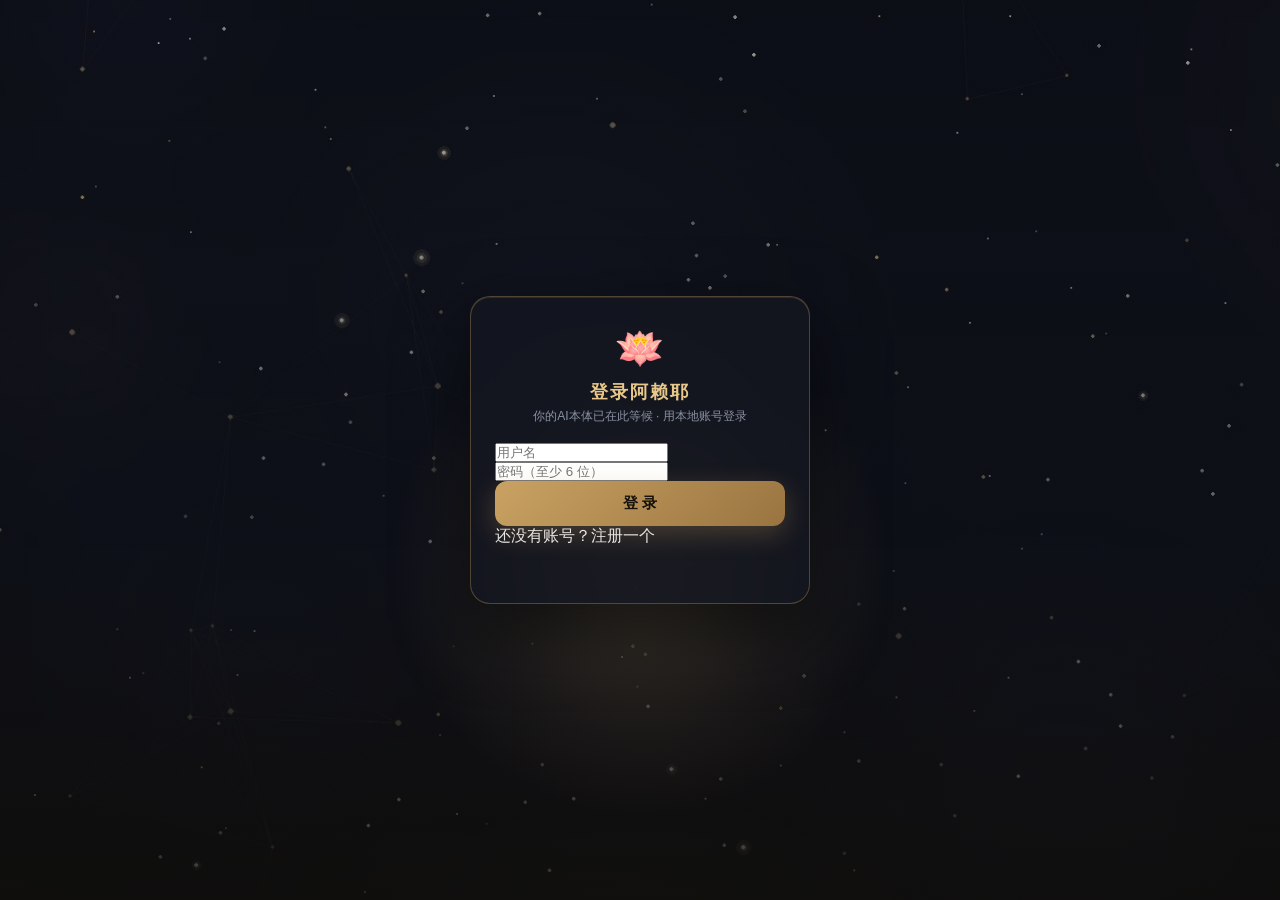
==== public/index.html @ fe3cb003 "feat: 一把 Key 跑通全链路，彻底去掉逐厂商配置 - settings 六段（llm/vision/asr/tts/embedding/speaker）合并为 gateway:{base_ur" ====
<!DOCTYPE html>
<html lang="zh-CN">
<head>
<meta charset="UTF-8">
<meta name="viewport" content="width=device-width, initial-scale=1.0, maximum-scale=1.0, user-scalable=no">
<title>阿赖耶 v2 · 记忆引擎控制台</title>
<style>
  * { margin:0; padding:0; box-sizing:border-box; -webkit-tap-highlight-color:transparent; }
  html,body { height:100%; }
  body { font-family:-apple-system,"PingFang SC","Microsoft YaHei",sans-serif;
         background:#0d0f14; color:#e8e6e3; display:flex; flex-direction:column; overflow:hidden; }
  header { padding:10px 16px 0; flex:none; }
  .hdrow { display:flex; align-items:center; gap:8px; }
  header h1 { font-size:17px; font-weight:600; letter-spacing:1px; flex:1; }
  header h1 span { color:#b8925a; }
  .aibadge { flex:none; font-size:12px; color:#e8c88a; background:#2b2416; border:1px solid rgba(184,146,90,.35);
             padding:4px 10px; border-radius:13px; max-width:110px; overflow:hidden; text-overflow:ellipsis; white-space:nowrap; }
  .hicon { flex:none; width:34px; height:34px; border-radius:50%; background:#1a1d25; border:1px solid #2a2e3a;
           display:flex; align-items:center; justify-content:center; font-size:16px; cursor:pointer; }
  .hicon:active { transform:scale(.92); }
  /* ── 三栏主结构：左（对话）· 中（习气网络 3D）· 右（记忆/我识/熏习） ── */
  #cols { flex:1; min-height:0; display:grid; grid-template-columns:392px minmax(0,1fr) 392px; gap:10px;
          padding:10px 14px 14px; }
  .col { min-width:0; min-height:0; display:flex; flex-direction:column;
         background:#101319; border:1px solid #1e2330; border-radius:14px; overflow:hidden; }
  .colhd { flex:none; display:flex; align-items:center; gap:8px; padding:9px 12px;
           border-bottom:1px solid #1c202b; }
  .colhd h2 { font-size:13px; font-weight:600; color:#b8925a; letter-spacing:.5px; }
  .colhd .sub { font-size:11px; color:#5d6472; margin-left:auto; }
  .colbody { flex:1; min-height:0; overflow-y:auto; padding:10px 12px 14px; }
  .colbody::-webkit-scrollbar { width:6px; }
  .colbody::-webkit-scrollbar-thumb { background:#242a38; border-radius:3px; }
  /* 右栏顶部页签（种子库 / 我识 / 熏习） */
  .ctabs { flex:none; display:flex; gap:2px; padding:6px 8px 0; border-bottom:1px solid #1c202b; }
  .ctabs div { flex:1; text-align:center; padding:7px 2px; font-size:12.5px; color:#7a8194; cursor:pointer;
               border-bottom:2px solid transparent; }
  .ctabs div.on { color:#e8c88a; border-bottom-color:#b8925a; }
  .cpage { display:none; }
  .cpage.on { display:block; }
  /* ── 中栏：习气网络 3D 视图 ── */
  #col-mid { position:relative; background:radial-gradient(circle at 50% 42%, #141a28 0%, #0b0d13 72%); }
  #habit-canvas { position:absolute; inset:0; width:100%; height:100%; z-index:1;
                  opacity:0; transition:opacity .8s ease; touch-action:none; }
  #habit-canvas.on { opacity:1; }
  #mid-hd { position:absolute; left:0; right:0; top:0; z-index:2; display:flex; align-items:center; gap:8px;
            flex-wrap:wrap; padding:9px 12px; pointer-events:none;
            background:linear-gradient(rgba(11,13,19,.82), transparent); }
  #mid-hd h2 { font-size:13px; font-weight:600; color:#b8925a; letter-spacing:.5px; }
  #mid-hd .sub { font-size:11px; color:#5d6472; margin-left:auto; }
  /* 意识海观察维度：同一片海，换一个维度就换一种排布 */
  #oceanViews { pointer-events:auto; display:flex; gap:6px; flex-basis:100%; margin-top:2px; }
  #oceanViews span { padding:2px 10px; border-radius:10px; font-size:11px; color:#8b93a7; cursor:pointer;
                     background:rgba(255,255,255,.05); border:1px solid rgba(255,255,255,.10); }
  #oceanViews span.on { color:#8fd8ff; border-color:rgba(143,216,255,.5); background:rgba(143,216,255,.14); }
  #mid-tip { position:absolute; left:0; right:0; bottom:6px; z-index:2; text-align:center;
             font-size:11px; color:#5d6472; pointer-events:none; }
  /* ── 中栏底部：三个观测模型（一排三列，图形化表达变化；发光=数字时代的霓虹感）──
     ① 觉醒盘（半环仪表）· ② 念头辐射（中心向外的辐条）· ③ 人格雷达（特质多边形） */
  #manas-hud { position:absolute; left:10px; right:10px; bottom:28px; z-index:3;
               display:flex; flex-wrap:wrap; justify-content:center; align-items:flex-end;
               column-gap:26px; row-gap:10px; pointer-events:none;
               filter:drop-shadow(0 0 10px rgba(120,180,255,.10)); }
  .obs { display:flex; flex-direction:column; align-items:center; gap:4px; }
  .obs canvas { display:block; }
  .obs-cap { max-width:176px; font-size:11.5px; letter-spacing:.2px; color:#7d8598;
             text-shadow:0 1px 4px #070b16, 0 0 10px rgba(120,180,255,.25); white-space:nowrap;
             overflow:hidden; text-overflow:ellipsis; }
  .obs-cap b { color:#cfe3ff; font-weight:600; }
  /* 线框人头（canvas 内部 260 / 显示 220）：青色霓虹 + 发光晕 */
  #face-dot { position:absolute; top:50px; right:12px; width:220px; height:220px; z-index:3;
              pointer-events:none; opacity:0; transition:opacity .8s ease;
              filter:brightness(1.08) saturate(1.12)
                     drop-shadow(0 0 7px rgba(120,200,255,.5))
                     drop-shadow(0 0 20px rgba(80,160,255,.26)); }
  #face-dot.on { opacity:1; }
  /* 中枢未载入（温态）：提示点击唤醒 */
  #manas-idle { position:absolute; left:0; right:0; bottom:26px; z-index:3; text-align:center;
                font-size:12px; color:#7a8194; }
  #manas-idle b { color:#e8c88a; cursor:pointer; text-decoration:underline; }
  .card { background:#151821; border:1px solid #222735; border-radius:12px; padding:12px 14px; margin-bottom:10px; }
  .card h3 { font-size:13px; color:#b8925a; font-weight:600; margin-bottom:8px; }
  .stat { display:flex; gap:10px; flex-wrap:wrap; }
  .stat .it { flex:1; min-width:100px; background:#1a1e29; border-radius:10px; padding:10px 12px; }
  .stat .it b { display:block; font-size:20px; color:#e8c88a; }
  .stat .it span { font-size:11.5px; color:#7a8194; }
  .seed { position:relative; padding:9px 64px 9px 11px; border-radius:10px; background:#1c202b; margin-bottom:8px; font-size:13px; line-height:1.6; }
  .seed .t { color:#8a92a3; font-size:11.5px; margin-bottom:2px; }
  .seed .t b { color:#b8925a; font-weight:500; }
  /* 种子卡片右侧操作：编辑 / 删除 */
  .seedops { position:absolute; top:8px; right:9px; display:flex; gap:5px; }
  .seedop { width:24px; height:24px; border-radius:7px; border:1px solid #2a2e3a; background:#1a1d25;
            color:#9aa0ad; font-size:12px; cursor:pointer; display:flex; align-items:center;
            justify-content:center; padding:0; outline:none; }
  .seedop:hover { border-color:#3a4152; color:#e8c88a; }
  .seedop:active { transform:scale(.93); }
  .seededit { width:100%; box-sizing:border-box; background:#12151c; color:#e8e6e3; border:1px solid #b8925a;
              border-radius:8px; padding:8px 10px; font-size:13.5px; line-height:1.6; font-family:inherit;
              resize:vertical; min-height:62px; outline:none; margin-top:3px; }
  .frow { display:flex; gap:6px; flex-wrap:wrap; margin-bottom:10px; }
  .ftag { padding:4px 11px; border-radius:12px; font-size:12px; background:#1a1d25; border:1px solid #2a2e3a;
          color:#9aa0ad; cursor:pointer; }
  .ftag.on { border-color:#b8925a; color:#e8c88a; background:#2b2416; }
  .layer { background:#1c202b; border-radius:10px; padding:10px 12px; margin-bottom:8px; font-size:12.5px; line-height:1.7; }
  .layer .h { color:#b8925a; font-size:12px; font-weight:600; margin-bottom:4px; }
  .layer pre { white-space:pre-wrap; word-break:break-word; color:#c8cdd8; font-family:inherit; }
  .logi { display:flex; gap:8px; padding:8px 10px; border-bottom:1px solid #1c202b; font-size:12.5px; line-height:1.5; }
  .logi .op { flex:none; width:66px; color:#b8925a; }
  .logi .dt { flex:none; margin-left:auto; color:#5d6472; font-size:11px; }
  .edge { display:flex; align-items:center; gap:8px; padding:6px 10px; background:#1c202b; border-radius:8px;
          margin-bottom:6px; font-size:12.5px; }
  .edge .lnk { color:#7a8194; }
  .edge .w { margin-left:auto; color:#b8925a; font-size:11.5px; }
  .empty { text-align:center; color:#5d6472; font-size:13px; padding:30px 0; }
  /* ── 对话页（左栏内自适应） ── */
  #page-chat { flex:1; min-height:0; display:flex; flex-direction:column; padding:0; overflow:hidden; position:relative; }
  #cam { display:none; position:absolute; inset:0; width:100%; height:100%; object-fit:cover; z-index:0; background:#000; }
  #chat { flex:1; scrollbar-width: none; overflow-y:auto; padding:10px 14px; display:flex; flex-direction:column; gap:10px; position:relative; z-index:1; }
  .bubble { max-width:82%; padding:9px 13px; border-radius:14px; font-size:14.5px; line-height:1.55;
            word-break:break-word; white-space:pre-wrap; }
  .u { align-self:flex-end; background:#2b4a6b; border-bottom-right-radius:4px; }
  .a { align-self:flex-start; background:#1e222c; border-bottom-left-radius:4px; }
  /* 主动搭话：她自己想起一件事来找你说，不是回应你 */
  .a.proactive { border-left:2px solid #c9a063; }
  .a.proactive::before { content:'主动'; display:block; font-size:10.5px; letter-spacing:1px;
                         color:#c9a063; margin-bottom:3px; }
  .sys { align-self:center; font-size:11.5px; color:#6b7280; background:none; padding:2px; }
  .bubble.scene { align-self:center; font-size:12px; color:#9fd0a8; background:rgba(36,62,46,.55);
                  border:1px dashed rgba(120,190,130,.4); max-width:92%; }
  .bubble img { max-width:180px; max-height:220px; border-radius:10px; display:block; }
  /* 摄像头模式：气泡浮在画面上，半透明毛玻璃 */
  #chat.overcam .bubble { background:rgba(18,22,32,.62); backdrop-filter:blur(6px); -webkit-backdrop-filter:blur(6px); }
  #chat.overcam .bubble.scene { background:rgba(24,44,32,.62); }
  .memtag { align-self:flex-start; font-size:11.5px; color:#b8925a; background:rgba(184,146,90,.08);
            border:1px dashed rgba(184,146,90,.35); border-radius:10px; padding:6px 10px; line-height:1.6; }
  footer { flex:none; padding:10px 0 max(14px, env(safe-area-inset-bottom)); text-align:center;
           position:relative; z-index:2; background:linear-gradient(transparent, rgba(13,15,20,.88) 32%); }
  .bar { display:flex; align-items:center; justify-content:center; gap:20px; }
  .sbtn { width:46px; height:46px; border-radius:50%; border:1px solid #2a2e3a; background:#1a1d25;
          color:#9aa0ad; font-size:19px; cursor:pointer; outline:none; transition:transform .12s; }
  .sbtn:active { transform:scale(.92); }
  .sbtn.on { border-color:#b8925a; color:#e8c88a; background:#2b2416; }
  #mic { width:62px; height:62px; border-radius:50%; border:none; cursor:pointer; position:relative;
         background:radial-gradient(circle at 35% 30%, #3a4152, #232837); color:#e8c88a;
         box-shadow:0 4px 18px rgba(0,0,0,.5); transition:transform .12s; outline:none; }
  #mic:active { transform:scale(.94); }
  #mic.rec { background:radial-gradient(circle at 35% 30%, #8a3a3a, #4a1f1f); color:#ffd9d9; }
  #mic svg { width:27px; height:27px; }
  #mic.rec::after { content:''; position:absolute; inset:-7px; border-radius:50%;
                    border:2px solid rgba(200,70,70,.55); animation:pulse 1.2s infinite; }
  @keyframes pulse { 0%{transform:scale(.9);opacity:1} 100%{transform:scale(1.25);opacity:0} }
  #hint { margin-top:8px; font-size:11.5px; color:#6b7280; }
  /* ── 导入记忆（查看自己的AI本体时的入口）── */
  #impBtn { width:100%; padding:12px 14px; border:1px dashed #3a4152; border-radius:12px;
            background:#161a22; color:#9fb0d0; font-size:13.5px; cursor:pointer; outline:none; }
  #impBtn:active { transform:scale(.99); border-color:#b8925a; color:#e8c88a; }
  .impbox { width:100%; min-height:120px; box-sizing:border-box; resize:vertical; margin-top:6px;
            background:#12151c; color:#dfe6f5; border:1px solid #2a2e3a; border-radius:10px;
            padding:10px 12px; font-size:14px; line-height:1.7; font-family:inherit; outline:none; }
  .impbox:focus { border-color:#3a4152; }
  .impfiles { font-size:12px; color:#7a8194; margin:10px 0 0; word-break:break-all; }
  /* ── 底部弹窗（右上角关闭按钮，居中遮罩） ── */
  #sheetMask { position:fixed; inset:0; background:rgba(0,0,0,.55); display:none; z-index:90; }
  #sheetMask.on { display:block; }
  #sheet { position:fixed; left:0; right:0; bottom:0; background:#161a23; border-radius:18px 18px 0 0;
           padding:16px 16px max(16px, env(safe-area-inset-bottom)); transform:translateY(105%);
           transition:transform .25s ease-out; z-index:91; max-height:82vh; overflow-y:auto; }
  #sheet.on { transform:translateY(0); }
  /* 全部弹窗都贴在右栏宽度内（PC 三栏时）——右栏固定 392px、布局内边距 14px，与 #cols 对齐；
     遮罩同样只盖右栏：这是"右栏的弹窗"，不把整页模态化（点遮罩空白处或右上角 X 关闭）。
     窄屏（<1181px 三栏堆叠、右栏已是全宽）不生效，仍是全宽底部弹窗。 */
  @media (min-width:1181px) {
    #sheet { left:auto; right:14px; width:392px; }
    #sheetMask { left:auto; right:14px; width:392px; }
  }
  .sheetclose { position:absolute; top:12px; right:14px; width:30px; height:30px; border-radius:50%;
                background:#232837; color:#9aa0ad; display:flex; align-items:center; justify-content:center;
                font-size:14px; cursor:pointer; }
  .sheettitle { font-size:15px; color:#e8c88a; font-weight:600; margin-bottom:12px; }
  .ailine { display:flex; align-items:center; gap:10px; padding:11px 12px; border-radius:12px;
            background:#1c202b; margin-bottom:8px; cursor:pointer; border:1px solid transparent; }
  .ailine.on { border-color:#b8925a; background:#2b2416; }
  .ailine .em { font-size:22px; flex:none; }
  .ailine .nm { flex:1; font-size:14px; color:#e8e6e3; }
  .ailine .ck { color:#b8925a; font-size:15px; }
  .urow { display:flex; margin-bottom:9px; font-size:13px; line-height:1.6; }
  .urow .k { flex:none; width:80px; color:#7a8194; }
  .urow .v { color:#d5dae3; word-break:break-word; }
  .entryrow { display:flex; gap:8px; margin-top:14px; }
  .entry { flex:1; text-align:center; padding:12px 0; background:#1c202b; border:1px solid #2a2e3a; border-radius:12px; font-size:13.5px; color:#e8e6e3; cursor:pointer; }
  .entry:active { transform:scale(.97); }
  /* ── 记忆种子编辑弹窗 ── */
  .sfld { font-size:12px; color:#7a8194; margin:14px 0 6px; }
  .sta { width:100%; box-sizing:border-box; background:#1c202b; border:1px solid #2a2e3a; border-radius:10px;
         color:#e8e6e3; font-size:14px; line-height:1.55; padding:9px 11px; resize:vertical; outline:none;
         font-family:inherit; }
  .sta:focus, .sinp:focus { border-color:#b8925a; }
  .sinp { width:100%; box-sizing:border-box; background:#1c202b; border:1px solid #2a2e3a; border-radius:10px;
          color:#e8e6e3; font-size:14px; padding:9px 11px; outline:none; }
  .frow { display:flex; flex-wrap:wrap; gap:8px; }
  /* ── 模型设置弹窗 ── */
  .cfgk { font-size:12px; color:#7a8194; margin-bottom:4px; }
  .cfghead { font-size:13px; font-weight:600; color:#e8c88a; margin:20px 0 4px;
             border-top:1px solid #232837; padding-top:12px; }
  .cfgsave { width:100%; margin:20px 0 6px; padding:13px 0; border-radius:12px;
             border:1px solid #b8925a; background:#2b2416; color:#e8c88a; font-size:14px; cursor:pointer; }
  .cfgsave:disabled { opacity:.5; }
  .ftag { padding:6px 13px; border-radius:16px; background:#1c202b; border:1px solid #2a2e3a;
          color:#9aa0ad; font-size:12.5px; cursor:pointer; }
  .ftag.on { border-color:#b8925a; background:#2b2416; color:#e8c88a; }
  .wrow { display:flex; align-items:center; gap:12px; }
  .wrow input[type=range] { flex:1; accent-color:#b8925a; }
  .wval { flex:none; width:44px; text-align:right; color:#e8c88a; font-size:13.5px; }
  .smeta { background:#1a1e27; border-radius:10px; padding:10px 12px; margin-top:14px; }
  .smeta .urow { margin-bottom:5px; font-size:12.5px; }
  .smeta .urow:last-child { margin-bottom:0; }
  .sev { background:#1a1e27; border-left:2px solid #b8925a; border-radius:8px; padding:9px 11px;
         font-size:12.5px; color:#b8a98a; line-height:1.6; }
  .slinks { display:flex; flex-direction:column; gap:6px; }
  .slink { display:flex; align-items:center; gap:9px; padding:8px 11px; background:#1c202b;
           border:1px solid #2a2e3a; border-radius:10px; cursor:pointer; font-size:12.5px; }
  .slink:active { transform:scale(.99); }
  .slink .r { flex:none; color:#7a8194; font-size:11px; background:#232837; border-radius:6px; padding:2px 7px; }
  .slink .t { flex:1; color:#d5dae3; overflow:hidden; text-overflow:ellipsis; white-space:nowrap; }
  .slink .w { flex:none; color:#b8925a; font-size:11.5px; }
  .sbtns { display:flex; gap:10px; margin-top:18px; }
  .sbtns button { flex:1; padding:11px 0; border-radius:11px; font-size:14px; cursor:pointer;
                  border:1px solid #2a2e3a; outline:none; }
  .sbtns button:disabled { opacity:.5; }
  .sbtnp { background:#2b2416; border-color:#b8925a !important; color:#e8c88a; }
  .sbtd { background:#2a1a1a; border-color:#5a2a2a !important; color:#e08a8a; }
  /* ── 强制登录（星云背景 + 动效 + 手机端底部弹窗） ── */
  #loginMask { position:fixed; inset:0; background:#0b0d13; z-index:200; display:none; align-items:center; justify-content:center; padding:20px; overflow:hidden; }
  .lgbg { position:absolute; inset:-6%; background:url(img/login_bg.jpg) center/cover no-repeat; animation:lgKen 30s ease-in-out infinite alternate; }
  @keyframes lgKen { from { transform:scale(1.02) translate(0,0); } to { transform:scale(1.14) translate(-1.6%,-2.2%); } }
  .lgdim { position:absolute; inset:0; background:linear-gradient(180deg, rgba(11,13,19,.28) 0%, rgba(11,13,19,.60) 62%, rgba(13,12,10,.78) 100%); }
  .lgstars { position:absolute; inset:0; overflow:hidden; pointer-events:none; }
  .lgstars i { position:absolute; border-radius:50%; background:#eed9a2; opacity:0; animation:lgTw linear infinite; }
  @keyframes lgTw { 0%,100% { opacity:0; transform:translateY(0); } 50% { opacity:.85; transform:translateY(-18px); } }
  .lgglow { position:absolute; left:50%; bottom:8%; width:78vw; height:78vw; max-width:520px; max-height:520px; transform:translateX(-50%); border-radius:50%;
            background:radial-gradient(circle, rgba(230,192,120,.20), rgba(230,192,120,.05) 46%, transparent 68%); animation:lgBreath 5.6s ease-in-out infinite; pointer-events:none; }
  @keyframes lgBreath { 0%,100% { opacity:.55; transform:translateX(-50%) scale(1); } 50% { opacity:1; transform:translateX(-50%) scale(1.14); } }
  .lgcard { position:relative; z-index:2; width:100%; max-width:340px; background:rgba(20,23,32,.82); border:1px solid rgba(184,146,90,.38); border-radius:20px; padding:28px 24px;
            backdrop-filter:blur(16px); -webkit-backdrop-filter:blur(16px); box-shadow:0 24px 70px rgba(0,0,0,.55), inset 0 1px 0 rgba(232,200,138,.12);
            animation:lgUp .65s cubic-bezier(.22,.9,.32,1) both; }
  @keyframes lgUp { from { opacity:0; transform:translateY(30px) scale(.97); } to { opacity:1; transform:none; } }
  .lgemoji { text-align:center; font-size:40px; animation:lgLogo 3.6s ease-in-out infinite; }
  @keyframes lgLogo { 0%,100% { filter:drop-shadow(0 0 5px rgba(232,200,138,.35)); transform:scale(1); } 50% { filter:drop-shadow(0 0 18px rgba(232,200,138,.8)); transform:scale(1.07); } }
  .lgtitle { text-align:center; font-size:18px; color:#e8c88a; font-weight:600; margin:8px 0 4px; letter-spacing:2px; }
  .lgsub { text-align:center; font-size:12px; color:#8a92a3; margin-bottom:18px; }
  #lgPhone, #lgCode { width:100%; background:rgba(13,16,24,.72); border:1px solid rgba(184,146,90,.30); border-radius:12px; padding:12px 14px; font-size:15px; color:#e8e6e3; outline:none; }
  #lgPhone:focus, #lgCode:focus { border-color:#b8925a; box-shadow:0 0 0 3px rgba(184,146,90,.14); }
  #lgPhone { margin-bottom:10px; }
  .lgrow { display:flex; gap:8px; margin-bottom:14px; }
  .lgrow input { flex:1; min-width:0; }
  #lgSend { flex:none; background:#2b2416; color:#e8c88a; border:1px solid rgba(184,146,90,.45); border-radius:12px; padding:0 14px; font-size:13px; cursor:pointer; }
  #lgSend:disabled, #lgGo:disabled { opacity:.5; }
  #lgGo { width:100%; background:linear-gradient(135deg,#c9a263,#9a7440); color:#16120a; font-weight:700; font-size:15px; border:none; border-radius:12px; padding:13px; cursor:pointer; box-shadow:0 8px 26px rgba(184,146,90,.30); }
  #lgErr { color:#d97b7b; font-size:12.5px; min-height:18px; margin-top:10px; text-align:center; line-height:1.5; }
  /* 手机端：登录窗改底部弹窗 */
  @media (max-width:640px) {
    #loginMask { align-items:flex-end; padding:0; }
    .lgcard { max-width:none; border-radius:22px 22px 0 0; border-bottom:none; padding:30px 24px calc(28px + env(safe-area-inset-bottom)); animation:lgSheet .5s cubic-bezier(.22,.9,.32,1) both; }
  }
  @keyframes lgSheet { from { transform:translateY(100%); } to { transform:none; } }
  /* ── 我的声音 ── */
  .vrow { display:flex; align-items:center; gap:10px; padding:10px 12px; background:#1c202b; border-radius:12px; margin-bottom:8px; }
  .vrow .vt { flex:none; background:#2b2416; color:#e8c88a; font-size:12px; padding:4px 10px; border-radius:10px; max-width:88px; overflow:hidden; text-overflow:ellipsis; white-space:nowrap; }
  .vrow .vn { flex:1; min-width:0; }
  .vrow .vn b { display:block; font-size:13.5px; color:#e8e6e3; font-weight:500; }
  .vrow .vn span { font-size:11.5px; color:#7a8194; display:block; overflow:hidden; text-overflow:ellipsis; white-space:nowrap; }
  .vrow .vop { flex:none; display:flex; gap:6px; }
  .vbtn { height:32px; border-radius:16px; background:#232837; border:none; color:#9aa0ad; font-size:13px; cursor:pointer; padding:0 10px; min-width:32px; }
  .vbtn.red { background:#3a2020; color:#e08c8c; }
  .vbtn.confirm { background:#8a3a3a; color:#ffd9d9; }
  /* ── 波形编辑器 ── */
  .waveform-editor { background:#131722; border:1px solid #2a2e3a; border-radius:12px; overflow:hidden; margin-top:10px; }
  .waveform-editor-header { display:flex; align-items:center; justify-content:space-between; padding:10px 12px; border-bottom:1px solid #232837; gap:8px; }
  .waveform-editor-title { font-size:13px; font-weight:600; color:#e8c88a; flex:1; min-width:0; overflow:hidden; text-overflow:ellipsis; white-space:nowrap; }
  .waveform-canvas-wrap { padding:10px; }
  .waveform-canvas { width:100%; height:120px; border-radius:8px; background:rgba(0,0,0,.3); touch-action:none; cursor:crosshair; display:block; }
  .waveform-time { text-align:center; font-size:12px; color:#8a92a3; margin-top:4px; font-variant-numeric:tabular-nums; }
  .waveform-controls, .waveform-toolbar { display:flex; gap:8px; padding:8px 10px; flex-wrap:wrap; justify-content:center; border-top:1px solid #232837; }
  .wbtn { background:#232837; color:#c8cdd8; border:1px solid #2a2e3a; border-radius:9px; padding:7px 12px; font-size:12.5px; cursor:pointer; }
  .wbtn.primary { background:#2b2416; color:#e8c88a; border-color:rgba(184,146,90,.45); }
  .wbtn.back { background:transparent; border:none; color:#7a8194; flex:none; }
  /* ── 我的形象 ── */
  .faceup { text-align:center; border:1.5px dashed rgba(184,146,90,.5); color:#e8c88a; border-radius:12px; padding:14px; font-size:13.5px; cursor:pointer; margin-bottom:12px; }
  .faceup:active { transform:scale(.98); }
  .facegrid { display:grid; grid-template-columns:repeat(2,1fr); gap:10px; }
  .facecard { background:#1c202b; border-radius:12px; overflow:hidden; }
  .facecard img { width:100%; height:150px; object-fit:cover; display:block; cursor:zoom-in; }
  .facecard .fd { padding:8px 10px 4px; font-size:11.5px; color:#9aa0ad; line-height:1.5; display:-webkit-box; -webkit-line-clamp:3; -webkit-box-orient:vertical; overflow:hidden; }
  .facecard .fops { display:flex; padding:6px 10px 10px; }
  .facecard .fops .vbtn { flex:1; }
  .sheading { font-size:12px; color:#7a8194; margin:12px 2px 8px; }
  /* 照片放大浏览 */
  #lightbox { position:fixed; inset:0; background:rgba(0,0,0,.88); display:none; z-index:250;
              align-items:center; justify-content:center; cursor:zoom-out; }
  #lightbox.on { display:flex; }
  #lightbox img { max-width:94vw; max-height:86vh; border-radius:10px; box-shadow:0 14px 60px rgba(0,0,0,.6); }
  /* ── 窄屏/手机端：三栏堆叠为纵向（中栏保底高度，习气网络仍可 3D 交互） ── */
  @media (max-width:1180px) {
    body { overflow:auto; }
    #cols { grid-template-columns:1fr; overflow-y:auto; padding:8px 10px 14px; gap:12px; }
    .col { border-radius:12px; }
    #col-left { height:62vh; min-height:420px; }
    #col-mid { height:56vh; min-height:360px; }
    #col-right { max-height:none; }
    .colbody { overflow-y:visible; }
    #manas-hud { bottom:28px; }
    #face-dot { width:120px; height:120px; top:58px; right:10px; }
  }
</style>
</head>
<body>
<header>
  <div class="hdrow">
    <h1>阿赖耶 v2 <span>· 记忆引擎控制台</span></h1>
    <div class="aibadge" id="aiBadge"></div>
    <div class="hicon" id="btnAis">🤖</div>
    <div class="hicon" id="btnUser">👤</div>
  </div>
</header>
<div id="cols">

  <!-- ══ 左栏：对话 ══ -->
  <div class="col" id="col-left">
    <div class="colhd">
      <h2>💬 对话</h2>
      <div class="sub" id="leftSub">未连接</div>
    </div>
    <div id="page-chat">
      <video id="cam" playsinline muted></video>
      <div id="chat"></div>
      <footer>
        <div class="bar" id="chatBar">
          <button class="sbtn" id="albumBtn" title="相册/文件">🖼</button>
          <button id="mic">
            <svg viewBox="0 0 24 24" fill="currentColor"><path d="M12 14a3 3 0 0 0 3-3V6a3 3 0 1 0-6 0v5a3 3 0 0 0 3 3zm5-3a5 5 0 0 1-10 0H5a7 7 0 0 0 6 6.92V21h2v-3.08A7 7 0 0 0 19 11h-2z"/></svg>
          </button>
          <button class="sbtn" id="camBtn" title="摄像头">📷</button>
        </div>
        <button id="impBtn" style="display:none">📥 导入记忆（文字 / 文件 / 照片）</button>
        <div id="hint">点按开始对话 · 说完自动回复 · 说话即打断</div>
      </footer>
    </div>
  </div>

  <!-- ══ 中栏：习气网络（3D 透视 · 念头实时涌现） ══ -->
  <div class="col" id="col-mid">
    <canvas id="habit-canvas"></canvas>
    <div id="mid-hd">
      <h2>🌊 意识海</h2>
      <div class="sub" id="midSub">一本体一片海 · 种子位置由多维指纹决定</div>
      <div id="oceanViews">
        <span data-ov="semantic" class="on">语义</span>
        <span data-ov="time">时间</span>
        <span data-ov="emotion">情绪</span>
        <span data-ov="person">人物</span>
        <span data-ov="scene">场景</span>
      </div>
    </div>
    <!-- 线框人头：3D 网格 + 手写投影（见 JS faceInit） -->
    <canvas id="face-dot"></canvas>
    <div id="manas-hud">
      <div class="obs">
        <canvas id="obs-awake"></canvas>
        <div class="obs-cap" id="cap-awake">觉醒 · 潜意识</div>
      </div>
      <div class="obs">
        <canvas id="obs-think"></canvas>
        <div class="obs-cap" id="cap-think">念头 · —</div>
      </div>
      <div class="obs">
        <canvas id="obs-trait"></canvas>
        <div class="obs-cap" id="cap-trait">人格 · —</div>
      </div>
    </div>
    <div id="manas-idle">末那识中枢处于温态 · <b id="manasWake">点击唤醒中枢</b>（载入后永久后台涌现）</div>
    <div id="mid-tip">星球大小=习气权重 · 炽白光环=当下主念 · 右上角点阵=它此刻的脸</div>
  </div>

  <!-- ══ 右栏：种子库 / 我识 / 熏习 ══ -->
  <div class="col" id="col-right">
    <div class="ctabs" id="ctabs">
      <div data-cp="seeds" class="on">🌱 种子库</div>
      <div data-cp="self">🪷 我识</div>
      <div data-cp="xixi">📜 熏习</div>
    </div>
    <div class="colbody">
      <!-- 种子库 -->
      <div class="cpage on" id="cpage-seeds">
        <div class="frow" id="seedFilter"></div>
        <div id="winBox"></div>
        <div id="seedStat" class="stat" style="margin-bottom:10px"></div>
        <div id="seedList"></div>
      </div>
      <!-- 我识 -->
      <div class="cpage" id="cpage-self">
        <div class="frow" id="layerFilter"></div>
        <div id="selfBody"></div>
      </div>
      <!-- 熏习 -->
      <div class="cpage" id="cpage-xixi">
        <div class="card"><h3>引擎状态</h3><div class="stat" id="engStat"></div></div>
        <div class="card"><h3>习气网络概览</h3><div class="stat" id="netStat"></div></div>
        <div class="card"><h3>概念节点（画像维度）</h3><div id="conList"></div></div>
        <div class="card"><h3>概念关联边</h3><div id="edgeList"></div></div>
        <div class="card"><h3>熏习流水（每笔权重变化可追溯）</h3><div id="xixiList"></div></div>
      </div>
    </div>
  </div>

</div>

<input type="file" id="fileIn" accept="image/*,.txt,.pdf,.docx,.pptx" style="display:none">
<input type="file" id="faceIn" accept="image/*" style="display:none">

<!-- 强制登录遮罩（登录前不可用任何功能；星云背景+动效，手机端底部弹窗） -->
<div id="loginMask">
  <div class="lgbg"></div>
  <div class="lgdim"></div>
  <div class="lgstars" id="lgStars"></div>
  <div class="lgglow"></div>
  <div class="lgcard">
    <div class="lgemoji">🪷</div>
    <div class="lgtitle" id="lgTitle">登录阿赖耶</div>
    <div class="lgsub" id="lgSub">你的AI本体已在此等候 · 用本地账号登录</div>
    <input id="lgUser" type="text" maxlength="32" placeholder="用户名" autocomplete="username">
    <input id="lgPass" type="password" maxlength="64" placeholder="密码（至少 6 位）" autocomplete="current-password">
    <input id="lgNick" type="text" maxlength="20" placeholder="昵称（注册后显示的名字）" style="display:none">
    <button id="lgGo">登 录</button>
    <div class="lgswitch" id="lgSwitch">还没有账号？<a id="lgToggle">注册一个</a></div>
    <div id="lgErr"></div>
  </div>
</div>

<!-- 底部弹窗 -->
<div id="sheetMask"></div>
<div id="sheet">
  <div class="sheetclose" id="sheetClose">✕</div>
  <div class="sheettitle" id="sheetTitle"></div>
  <div id="sheetBody"></div>
</div>

<!-- 照片放大浏览 -->
<div id="lightbox"><img alt=""></div>

<!-- 种子库 / 习气网络 / 我识 / 熏习 均已并入右栏 -->

<script src="amnesia/habit-graph.js?v=20261001b"></script>
<script>
const WS_URL = (location.protocol === 'https:' ? 'wss://' : 'ws://') + location.host + location.pathname.replace(/[^/]*$/, '') + 'ws';
const $ = id => document.getElementById(id);
const chat = $('chat');
const OP_NAME = {recall:'读即写', strengthen:'共现强化', decay:'半衰', supersede:'修正', consolidate:'我识凝聚', connect:'连接'};

// 控制台只有一个观察主体：ownerAiId = 当前选中的 AI 本体。
// 切谁就看谁的大脑实况——种子库 / 习气网络 / 我识 / 声音形象 / 意识海全部跟随它。
// （旧实现另有一路 memAiId，来自服务端 ready.owner_ai_id；guide 模式下那是「记忆归属A=用户本体」，
//   于是切到如意后，种子库/我识读的全是用户本体，与意识海各显示一个本体——华哥反馈的错乱源。）
let ws = null, ownerAiId = 0, ready = false, curPage = 'seeds';
let recording = false, stream = null, ctxIn = null, proc = null, srcNode = null, muteGain = null;
let speech = false, silenceMs = 0;
let aCtx = null, playQ = [], playAt = 0, playing = false;
let curAiBubble = null, curAiText = '', curAiProactive = false, seedTypeFilter = '';

/* ── 通用 ── */
const API_BASE = location.pathname.replace(/[^/]*$/, '');
/* ── 登录鉴权（ME=当前登录用户；全部请求带 X-User-Id/X-Token） ── */
let ME = null, authFail = false;
function saveMe() { localStorage.setItem('alaya_uid', ME.id); localStorage.setItem('alaya_token', ME.token); }
function clearMe() { ME = null; localStorage.removeItem('alaya_uid'); localStorage.removeItem('alaya_token'); }
function showLogin() { $('loginMask').style.display = 'flex'; }
function forceLogin() { clearMe(); showLogin(); }
function lgErr(t) { $('lgErr').textContent = t; }
function authQ(extra) {
  const e = extra || {};
  return 'user_id=' + ME.id + '&token=' + encodeURIComponent(ME.token) +
    Object.keys(e).map(k => `&${k}=${encodeURIComponent(e[k])}`).join('');
}
function authOpts(o) {
  o = o || {};
  o.headers = Object.assign({}, o.headers, ME ? { 'X-User-Id': ME.id, 'X-Token': ME.token } : {});
  return o;
}
async function api(path, opts) {
  const r = await fetch(API_BASE + path.replace(/^\//, ''), authOpts(opts));
  if (r.status === 401) { forceLogin(); throw new Error('请先登录'); }
  return r.json();
}
async function initAuth() {
  const uid = localStorage.getItem('alaya_uid'), tk = localStorage.getItem('alaya_token');
  if (uid && tk) {
    try {
      const r = await fetch(API_BASE + 'api/me', { headers: { 'X-User-Id': uid, 'X-Token': tk } });
      if (r.ok) { ME = (await r.json()).user; ME.token = tk; return true; }
    } catch (e) {}
    clearMe();
  }
  showLogin();
  return false;
}
/* 登录 / 注册（本地账号，用户名 + 密码） */
let lgMode = 'login';
function lgSetMode(m) {
  lgMode = m;
  const reg = m === 'register';
  $('lgTitle').textContent = reg ? '注册阿赖耶' : '登录阿赖耶';
  $('lgSub').textContent = reg ? '创建一个本地账号，你的AI本体随之诞生' : '你的AI本体已在此等候 · 用本地账号登录';
  $('lgNick').style.display = reg ? '' : 'none';
  $('lgGo').textContent = reg ? '注 册' : '登 录';
  $('lgSwitch').innerHTML = reg
    ? '已有账号？<a id="lgToggle">去登录</a>'
    : '还没有账号？<a id="lgToggle">注册一个</a>';
  $('lgToggle').onclick = () => lgSetMode(reg ? 'login' : 'register');
  lgErr('');
}
$('lgToggle').onclick = () => lgSetMode('register');
$('lgGo').onclick = async () => {
  const username = $('lgUser').value.trim(), password = $('lgPass').value;
  if (username.length < 3) return lgErr('用户名至少 3 位');
  if (password.length < 6) return lgErr('密码至少 6 位');
  $('lgGo').disabled = true; lgErr('');
  try {
    const path = lgMode === 'register' ? '/api/auth/register' : '/api/auth/login';
    const body = lgMode === 'register'
      ? { username, password, nickname: $('lgNick').value.trim() || username }
      : { username, password };
    const d = await api(path, { method: 'POST', headers: { 'Content-Type': 'application/json' }, body: JSON.stringify(body) });
    if (d.user_id && d.token) {
      ME = { id: d.user_id, token: d.token, nickname: d.nickname || username, username };
      saveMe();
      $('loginMask').style.display = 'none';
      lgErr('');
      loadAis();
    } else lgErr(d.detail || d.message || (lgMode === 'register' ? '注册失败' : '登录失败'));
  } catch (e) { lgErr(e.message || '操作失败'); }
  $('lgGo').disabled = false;
};
$('lgPass').addEventListener('keydown', e => { if (e.key === 'Enter') $('lgGo').click(); });
/* 登录页星尘粒子：随机位置/大小/节奏的上浮闪烁 */
(function () {
  const box = $('lgStars');
  for (let i = 0; i < 30; i++) {
    const s = document.createElement('i'), sz = (1 + Math.random() * 2.2).toFixed(1) + 'px';
    s.style.cssText = 'left:' + (Math.random() * 100).toFixed(1) + '%;top:' + (Math.random() * 100).toFixed(1) +
      '%;width:' + sz + ';height:' + sz + ';animation-duration:' + (3.2 + Math.random() * 3.4).toFixed(1) +
      's;animation-delay:-' + (Math.random() * 6).toFixed(1) + 's;';
    box.appendChild(s);
  }
})();
function el(tag, cls, html) { const d = document.createElement(tag); if (cls) d.className = cls; if (html !== undefined) d.innerHTML = html; return d; }
function toast(t) {
  const d = el('div', '', t);
  d.style.cssText = 'position:fixed;top:50%;left:50%;transform:translate(-50%,-50%);background:rgba(20,22,30,.88);color:#e8e6e3;padding:12px 22px;border-radius:12px;font-size:14px;z-index:300;';
  document.body.appendChild(d); setTimeout(() => d.remove(), 1800);
}
function esc(s) { const d = el('div'); d.textContent = s == null ? '' : s; return d.innerHTML; }

/* ── 右栏页签切换（种子库 / 我识 / 熏习） ── */
$('ctabs').addEventListener('click', e => {
  const p = e.target.dataset.cp; if (!p || p === curPage) return;
  curPage = p;
  document.querySelectorAll('#ctabs div').forEach(d => d.classList.toggle('on', d.dataset.cp === p));
  document.querySelectorAll('.cpage').forEach(pg => pg.classList.toggle('on', pg.id === 'cpage-' + p));
  refreshPage(p);
});
function refreshPage(p) {
  if (!ownerAiId) return;
  if (p === 'seeds') loadSeeds();
  else if (p === 'self') loadSelf();
  else if (p === 'xixi') { loadXixi(); loadNetwork(); }
}

/* ── AI 选择（右上角AI图标 → 底部弹窗，系统AI/我的AI本体分组） ── */
let AIS = [], myAiId = 0;
function isMyAi(id) { return !!myAiId && Number(id) === Number(myAiId); }
async function loadAis() {
  const data = await api('/api/ais');
  AIS = data.ais || [];
  myAiId = Number(data.my_ai_id || 0);
  AIS.sort((a, b) => ((a.user_id ? 1 : 0) - (b.user_id ? 1 : 0)) || (a.id - b.id));
  if (!ownerAiId && AIS.length) {
    // 按上次切换的 AI 本体显示（持久化）；无记录时退回第一个可对话的 AI
    const saved = Number(localStorage.getItem('alaya_ai') || 0);
    const hit = saved && AIS.find(a => a.id === saved) && !isMyAi(saved);
    pickAi(hit ? saved : (AIS.find(a => !isMyAi(a.id)) || AIS[0]).id);
  }
}
function pickAi(id) {
  if (recording) stopRec();
  ownerAiId = id; ready = false; curAiBubble = null;
  localStorage.setItem('alaya_ai', id);   // 全局持久化：下次刷新/打开按此显示
  const a = AIS.find(x => x.id === id);
  $('aiBadge').textContent = a ? (a.avatar && !a.avatar.startsWith('/') ? a.avatar + ' ' : '') + a.name : ('AI #' + id);
  $('leftSub').textContent = a ? a.name : ('AI #' + id);
  stopManas();
  if (window.HabitGraph) { HabitGraph.load('owner_ai_id=' + id); HabitGraph.setActive(true); HabitGraph.setInteractive(true); }
  // 自己的 AI 本体只能看（习气网络/记忆）+ 导入记忆，不能对话——否则会形成错乱。
  // 用户只能跟其它的 AI 本体聊。
  const mine = isMyAi(id);
  $('chatBar').style.display = mine ? 'none' : '';
  $('impBtn').style.display = mine ? '' : 'none';
  $('hint').textContent = mine
    ? '这是你自己的AI本体 · 可查看记忆与习气网络，也可导入记忆 · 对话请切换到其它AI本体'
    : '点按开始对话 · 说完自动回复 · 说话即打断';
  if (mine) { if (ws) { try { ws.close(); } catch (e) {} ws = null; } }
  else initWs();
  attachManas(id);
  refreshPage(curPage);
}
async function openAiSheet() {
  if (!AIS.length) await loadAis();
  const body = $('sheetBody'); body.innerHTML = '';
  [['系统AI', AIS.filter(a => !a.user_id)], ['我的AI本体', AIS.filter(a => a.user_id)]].forEach(([title, list]) => {
    if (!list.length) return;
    body.appendChild(el('div', 'sheading', title));
    list.forEach(a => {
      const line = el('div', 'ailine' + (a.id === ownerAiId ? ' on' : ''),
        `<span class="em">${esc(a.avatar && !a.avatar.startsWith('/') ? a.avatar : '🤖')}</span>` +
        `<span class="nm">${esc(a.name)}</span>${a.id === ownerAiId ? '<span class="ck">✓</span>' : ''}` +
        (isMyAi(a.id) ? '<span class="ck" style="color:#7a8194">仅查看</span>' : ''));
      line.onclick = () => { pickAi(a.id); closeSheet(); };
      body.appendChild(line);
    });
  });
  if (!body.children.length) body.appendChild(el('div', 'empty', '暂无可用的AI'));
  openSheet('选择对话对象');
}

/* ── 底部弹窗（宽度随右栏，见 CSS；右上角关闭按钮，全屏遮罩点外部关闭） ── */
function openSheet(title) { $('sheetTitle').textContent = title; $('sheetMask').classList.add('on'); $('sheet').classList.add('on'); }
function closeSheet() { $('sheetMask').classList.remove('on'); $('sheet').classList.remove('on'); }
$('sheetMask').onclick = closeSheet;
$('sheetClose').onclick = closeSheet;
$('btnAis').onclick = openAiSheet;

/* ── 用户资料弹窗（登录资料 + 我的本体选择 + 声音/形象入口） ── */
$('btnUser').onclick = async () => {
  if (!ME) { forceLogin(); return; }
  const body = $('sheetBody'); body.innerHTML = '';
  body.appendChild(el('div', 'urow', `<span class="k">姓名</span><span class="v">${esc(ME.nickname || '')}</span>`));
  body.appendChild(el('div', 'urow', `<span class="k">账号</span><span class="v">${esc(ME.username || '')}</span>`));
  if (!ownerAiId) { openSheet('我的资料'); return; }
  const main = await api('/api/user/main_ai');
  const mine = AIS.filter(a => a.user_id);
  if (mine.length) {
    body.appendChild(el('div', 'urow', `<span class="k">我的本体</span><span class="v" style="color:#7a8194">与系统AI聊天的记忆归TA</span>`));
    const frow = el('div', 'frow');
    mine.forEach(a => {
      const t = el('div', 'ftag' + (a.id === main.main_ai_id ? ' on' : ''),
        esc((a.avatar && !a.avatar.startsWith('/') ? a.avatar + ' ' : '') + a.name));
      t.onclick = async () => {
        const d = await api('/api/user/main_ai', { method: 'POST', headers: { 'Content-Type': 'application/json' },
          body: JSON.stringify({ main_ai_id: a.id }) });
        if (d.error) return toast(d.error);
        frow.querySelectorAll('.ftag').forEach(x => x.classList.remove('on'));
        t.classList.add('on');
        toast('✓ 记忆本体已设为「' + a.name + '」');
      };
      frow.appendChild(t);
    });
    body.appendChild(frow);
  }
  const entryrow = el('div', 'entryrow');
  const b1 = el('div', 'entry', '🎙 音色'); b1.onclick = () => openVoiceSheet();
  const b2 = el('div', 'entry', '📷 我的形象'); b2.onclick = () => openFaceSheet();
  entryrow.appendChild(b1); entryrow.appendChild(b2);
  body.appendChild(entryrow);
  const entryrow2 = el('div', 'entryrow');
  const b3 = el('div', 'entry', '⚙️ 模型设置'); b3.onclick = () => openConfigSheet();
  entryrow2.appendChild(b3);
  body.appendChild(entryrow2);
  openSheet('我的资料');
};

/* ── 模型设置：一把 Key 的统一网关（写回 config.json，立即生效） ── */
const KEY_PORTAL = 'https://dev.nice-ai.cn/open/';
const CFG_GROUPS = [
  ['gateway', '统一接口（一个 Key 即可：对话 / 看图 / 识别 / 合成 / 向量）',
    [['base_url', '接口地址', 'https://dev.nice-ai.cn/open/v1'],
     ['api_key', 'API Key', 'sk-s2s-...']]],
];

async function openConfigSheet() {
  openSheet('模型设置');
  const body = $('sheetBody'); body.innerHTML = '<div class="empty">加载中…</div>';
  let d;
  try { d = await api('/api/config'); } catch (e) { body.innerHTML = '<div class="empty">加载失败</div>'; return; }
  const cfg = d.config || {};
  body.innerHTML = '';
  const inputs = {};
  const mk = (sec, key, label, ph, val) => {
    const f = el('div', 'sfld');
    f.appendChild(el('div', 'cfgk', esc(label)));
    const multi = String(ph || '').includes('\n');
    const i = document.createElement(multi ? 'textarea' : 'input');
    i.className = 'impbox';
    if (multi) { i.style.minHeight = '78px'; } else { i.style.minHeight = '0'; i.style.height = '40px'; }
    i.placeholder = ph || ''; i.value = val == null ? '' : String(val);
    f.appendChild(i);
    inputs[sec + '.' + key] = i;
    return f;
  };
  CFG_GROUPS.forEach(([sec, title, fields]) => {
    body.appendChild(el('div', 'cfghead', esc(title) +
      (d.configured && d.configured[sec] ? ' <span style="color:#6fcf97">· 已配置</span>'
                                         : ' <span style="color:#8a92a3">· 未配置</span>')));
    (fields || []).forEach(([k, label, ph]) => {
      body.appendChild(mk(sec, k, label, ph, (cfg[sec] || {})[k]));
    });
  });
  const applyBtn = el('div', 'cfgportal', '🔑 还没有 Key？点这里登录并申请 →');
  applyBtn.style.cssText = 'margin:2px 0 14px;padding:11px 13px;border-radius:10px;'
    + 'background:rgba(99,102,241,.12);border:1px solid rgba(99,102,241,.35);'
    + 'color:#a5b4fc;font-size:13px;cursor:pointer;text-align:center';
  applyBtn.onclick = () => window.open(KEY_PORTAL, '_blank', 'noopener');
  body.appendChild(applyBtn);
  body.appendChild(el('div', 'cfghead', '公共设置'));
  body.appendChild(mk('server', 'default_ai_name', '公共本体名称（默认「如意」）', '如意',
    (cfg.server || {}).default_ai_name));
  const save = el('button', 'cfgsave', '保存并立即生效');
  save.onclick = async () => {
    const patch = {};
    const put = (sec, key, val) => { (patch[sec] = patch[sec] || {})[key] = val; };
    CFG_GROUPS.forEach(([sec, , fields]) => {
      (fields || []).forEach(([k]) => {
        put(sec, k, inputs[sec + '.' + k].value.trim());
      });
    });
    patch.server = { default_ai_name: inputs['server.default_ai_name'].value.trim() || '如意' };
    save.disabled = true;
    try {
      const r = await api('/api/config', { method: 'POST', headers: { 'Content-Type': 'application/json' },
        body: JSON.stringify(patch) });
      if (r.error || r.detail) toast(r.error || r.detail);
      else toast('✓ 已保存，下一句话立即使用新配置');
    } catch (e) { toast('保存失败：' + e.message); }
    save.disabled = false;
  };
  body.appendChild(save);
}


/* ── 导入记忆：把自己当下的信息（文字/文件/照片）直接形成记忆种子 ──
   与聊天时说的话走**完全同一条链路**：同一份抽取铁律 + 同一份写入链路
   （写入仲裁 / 置信度 / 关联熏习 / 概念凝聚 / 向量 / 半衰）。
   不分类型、不打特殊标记——信息只有一种归宿：记忆种子。 */
let impFiles = [];
function openImportSheet() {
  impFiles = [];
  openSheet('导入记忆');
  const body = $('sheetBody'); body.innerHTML = '';
  const nm = (AIS.find(x => x.id === ownerAiId) || {}).name || '本体';
  body.appendChild(el('div', 'sfld',
    '以下内容会直接成为「' + nm + '」的记忆种子——与聊天时说的话走完全同一条链路（一视同仁，不分类型）。'));
  const ta = el('textarea', 'impbox');
  ta.placeholder = '粘贴文字：基本信息 / 经历 / 日记 / 笔记 / 资料…\n（模型按记忆种子的抽取铁律切成多条：只记真实写明的、一件事只出一条）';
  body.appendChild(ta);

  const inp = document.createElement('input');
  inp.type = 'file'; inp.multiple = true; inp.style.display = 'none';
  inp.accept = '.txt,.md,.pdf,.docx,.pptx,.csv,.jpg,.jpeg,.png,.webp';
  body.appendChild(inp);
  const row = el('div', 'frow');
  const bPick = el('div', 'ftag', '📄🖼 选文件 / 照片（可多选）');
  bPick.onclick = () => inp.click();
  row.appendChild(bPick);
  body.appendChild(row);
  const line = el('div', 'impfiles', '未选择文件');
  body.appendChild(line);
  inp.onchange = () => {
    impFiles = Array.from(inp.files || []);
    line.textContent = impFiles.length
      ? ('已选 ' + impFiles.length + ' 个：' + impFiles.map(f => f.name).join('、'))
      : '未选择文件';
  };

  const btns = el('div', 'sbtns');
  const bGo = el('button', 'sbtd', '导入');
  bGo.onclick = () => doImport(ta.value, bGo, line);
  const bNo = el('button', 'sbtnp', '取消');
  bNo.onclick = closeSheet;
  btns.appendChild(bGo); btns.appendChild(bNo);
  body.appendChild(btns);
}
async function doImport(text, btn, line) {
  const t = String(text || '').trim();
  if (!t && !impFiles.length) { toast('先粘贴文字或选择文件'); return; }
  btn.disabled = true; btn.textContent = '导入中…';
  let done = 0, seeds = 0, bad = '';
  try {
    if (t) {
      const d = await api('/api/memory/import', {
        method: 'POST', headers: { 'Content-Type': 'application/json' },
        body: JSON.stringify({ owner_ai_id: ownerAiId, text: t }) });
      if (d.error) { toast(d.error); btn.disabled = false; btn.textContent = '导入'; return; }
      seeds += (d.written || []).length; done++;
    }
    for (let i = 0; i < impFiles.length; i++) {
      const f = impFiles[i];
      line.textContent = '正在导入 ' + (i + 1) + '/' + impFiles.length + '：' + f.name;
      const fd = new FormData(); fd.append('file', f, f.name);
      const d = await api('/api/memory/import/file?owner_ai_id=' + ownerAiId, { method: 'POST', body: fd });
      if (d.error) { bad += '「' + f.name + '」' + d.error + ' '; continue; }
      seeds += (d.written || []).length; done++;
    }
    impFiles = [];
    toast('✓ 已处理 ' + done + ' 项，形成 ' + seeds + ' 颗记忆种子' + (bad ? '；未成功：' + bad : ''));
    closeSheet();
    if (curPage === 'seeds') loadSeeds();
  } catch (e) {
    toast('导入失败：' + e.message);
  }
  btn.disabled = false; btn.textContent = '导入';
}
$('impBtn').onclick = openImportSheet;

/* ── 现量窗口：此刻手里攒着、还没结生的临时记忆（结生后即清空）──
   它不是"记住了什么"，而是本体当下的工作记忆：说出口但尚未巩固成长期记忆的那一段。
   结生（静默90秒/满载/突显门控/会话结束）后会从这里消失、变成上面的长期种子。 */
async function loadWorking() {
  const box = $('winBox');
  if (!box) return;
  try {
    const d = await api('/api/working?owner_ai_id=' + ownerAiId);
    const groups = d.groups || [];
    if (!d.total) { box.innerHTML = ''; return; }
    const nameOf = id => { const a = AIS.find(x => x.id === id); return a ? a.name : ('#' + id); };
    box.innerHTML = '<div class="card"><h3>🌊 现量 · 这一段尚未结生（' + d.total + ' 条）</h3>' +
      groups.map(g => '<div style="margin:8px 0">' +
        '<div style="color:#8ea2ff;font-size:12px;margin-bottom:4px">与「' + esc(nameOf(g.peer_ai_id)) + '」</div>' +
        g.items.map(it => '<div class="seed" style="padding:6px 10px;margin:4px 0">' +
          '<span style="color:#5d6472">' + esc(String(it.at).slice(11, 19)) + ' · ' + esc(it.who) + '</span> ' +
          esc(String(it.text).slice(0, 70)) + '</div>').join('') +
      '</div>').join('') + '</div>';
  } catch (e) { box.innerHTML = ''; }
}

/* ── 种子库 ── */
async function loadSeeds() {
  loadWorking();
  const data = await api('/api/seeds?owner_ai_id=' + ownerAiId + '&limit=200');
  const seeds = data.seeds || [];
  // 类型统计
  const stat = {};
  seeds.forEach(s => { stat[s.seed_type] = (stat[s.seed_type] || 0) + 1; });
  $('seedStat').innerHTML = Object.entries(stat).map(([t, n]) =>
    `<div class="it"><b>${n}</b><span>${SEED_TYPE_NAMES[t] || t}</span></div>`).join('');
  // 筛选：点谁就把高亮给谁（旧实现只改了过滤条件、忘了切 .on 类，点了没有任何反馈）
  $('seedFilter').innerHTML = '<div class="ftag' + (!seedTypeFilter ? ' on' : '') + '" data-t="">全部</div>' +
    Object.keys(stat).map(t => `<div class="ftag${t === seedTypeFilter ? ' on' : ''}" data-t="${t}">${SEED_TYPE_NAMES[t] || t}</div>`).join('');
  $('seedFilter').querySelectorAll('.ftag').forEach(f => f.onclick = () => {
    seedTypeFilter = f.dataset.t;
    $('seedFilter').querySelectorAll('.ftag').forEach(x => x.classList.toggle('on', x === f));
    renderSeeds(seeds);
  });
  renderSeeds(seeds);
}
function renderSeeds(seeds) {
  const list = seedTypeFilter ? seeds.filter(s => s.seed_type === seedTypeFilter) : seeds;
  $('seedList').innerHTML = '';
  if (!list.length) { $('seedList').appendChild(el('div', 'empty', '暂无种子，去「对话」页聊几句')); return; }
  list.forEach(s => {
    const box = el('div', 'seed',
      `<div class="t"><b>[${esc(s.seed_type)}]</b> ${esc(s.seed_date_fmt || '无日期')} · 权重${(+s.weight).toFixed(3)} · 回忆${s.recall_count}次 · ${esc(s.state || '')}</div>` +
      `<div class="txt">${esc(s.seed_text)}</div>`);
    const ops = el('div', 'seedops');
    const bEdit = el('button', 'seedop', '✏️'); bEdit.title = '编辑这条记忆';
    bEdit.onclick = () => editSeedInline(box, s);
    const bDel = el('button', 'seedop', '🗑'); bDel.title = '删除这条记忆';
    bDel.onclick = () => confirmDelSeed(s, box);
    ops.appendChild(bEdit); ops.appendChild(bDel);
    box.appendChild(ops);
    $('seedList').appendChild(box);
  });
}
/* 就地编辑：点开变文本框，失焦即保存（Esc 放弃）。
   后端按「人工编辑」记审计、并按新内容刷新向量（否则检索仍命中旧语义）。 */
function editSeedInline(box, s) {
  const holder = box.querySelector('.txt');
  if (!holder || box.querySelector('.seededit')) return;
  const ta = document.createElement('textarea');
  ta.className = 'seededit';
  ta.value = s.seed_text || '';
  holder.replaceWith(ta);
  ta.focus();
  let done = false;
  const restore = () => {
    const d = document.createElement('div');
    d.className = 'txt'; d.innerHTML = esc(s.seed_text || '');
    ta.replaceWith(d);
  };
  const save = async () => {
    if (done) return;
    done = true;
    const txt = ta.value.trim();
    if (!txt || txt === (s.seed_text || '')) { restore(); return; }   // 没动过：原样退回，不重拉列表
    const d = await api('/api/amnesia/seed/update', {
      method: 'POST', headers: { 'Content-Type': 'application/json' },
      body: JSON.stringify({ seed_id: s.id, owner_ai_id: ownerAiId, seed_text: txt }) });
    if (d.error) { toast(d.error); loadSeeds(); return; }
    toast('✓ 已修改，向量已按新内容刷新');
    loadSeeds();
  };
  ta.onblur = save;
  ta.onkeydown = e => { if (e.key === 'Escape') { done = true; restore(); } };
}
/* 删除：彻底删除不可恢复，先走底部弹窗确认（绝不用 confirm） */
function confirmDelSeed(s, box) {
  openSheet('删除这条记忆');
  const body = $('sheetBody'); body.innerHTML = '';
  body.appendChild(el('div', 'sev', '「' + esc(String(s.seed_text || '').slice(0, 80)) + '」'));
  body.appendChild(el('div', 'sfld', '这条记忆会从习气网络彻底删除，它的突触关联一并消失，不可恢复。'));
  const btns = el('div', 'sbtns');
  const yes = el('button', 'sbtd', '确认删除');
  const no = el('button', 'sbtnp', '取消');
  no.onclick = closeSheet;
  yes.onclick = async () => {
    yes.disabled = true;
    const d = await api('/api/amnesia/seed/delete', {
      method: 'POST', headers: { 'Content-Type': 'application/json' },
      body: JSON.stringify({ seed_id: s.id, owner_ai_id: ownerAiId }) });
    if (d.error) { toast(d.error); yes.disabled = false; return; }
    closeSheet(); box.remove(); toast('已删除这条记忆');
    loadSeeds();
  };
  btns.appendChild(yes); btns.appendChild(no);
  body.appendChild(btns);
}

/* ── 习气网络 ── */
async function loadNetwork() {
  const d = await api('/api/network?owner_ai_id=' + ownerAiId);
  $('netStat').innerHTML =
    `<div class="it"><b>${(d.concepts || []).length}</b><span>概念节点</span></div>` +
    `<div class="it"><b>${(d.edges || []).length}</b><span>概念关联边</span></div>` +
    `<div class="it"><b>${(d.seed_edges || {}).count || 0}</b><span>种子共现边</span></div>` +
    ((d.type_stat || []).map(t => `<div class="it"><b>${t.n}</b><span>${SEED_TYPE_NAMES[t.seed_type] || t.seed_type}种子 · Σ权重${t.w}</span></div>`).join(''));
  $('conList').innerHTML = '';
  if (!(d.concepts || []).length) $('conList').appendChild(el('div', 'empty', '概念层暂未成型——同轮多种子共现时自动凝出概念'));
  (d.concepts || []).forEach(c => {
    $('conList').appendChild(el('div', 'seed',
      `<div class="t"><b>[${esc(c.branch || '')}]</b> 权重${(+c.weight).toFixed(3)} · ${esc(c.status || '')}</div>${esc(c.name)}`));
  });
  $('edgeList').innerHTML = '';
  if (!(d.edges || []).length) $('edgeList').appendChild(el('div', 'empty', '暂无概念关联边'));
  (d.edges || []).forEach(e2 => {
    $('edgeList').appendChild(el('div', 'edge',
      `<span>${esc(e2.src_name)}</span><span class="lnk">—${esc(e2.relation_type)}→</span><span>${esc(e2.dst_name)}</span><span class="w">${(+e2.weight).toFixed(2)}</span>`));
  });
}

/* ── 我识 ── */
async function loadSelf() {
  // 我识同样跟随当前观察主体：ai_id = 选中的本体。
  // 不指定对话对象 → 后端给「该本体的大脑实况」：core（本体我）恒为 peer=0，
  // relation/mood 取该本体最近演化过的那一层（切如意就是如意的关系我/心境）。
  const d = await api('/api/selfmodel?ai_id=' + ownerAiId);
  const sm = d.self_model || {};
  const layers = [
    ['core', '核心我（本体恒定：身份/价值观/说话习惯/边界）', ['identity', 'values', 'speech_habit', 'boundaries']],
    ['relation', '关系我（按对话对象演化）', ['knows', 'attitude', 'unfinished', 'dynamic']],
    ['mood', '心境（随经历流动）', ['emotion', 'focus', 'energy']],
  ];
  $('selfBody').innerHTML = '';
  layers.forEach(([key, title, fields]) => {
    const box = el('div', 'layer');
    let body = '';
    const data = sm[key];
    if (data && data.content) {
      fields.forEach(f => {
        const v = data.content[f];
        if (v) body += `<b style="color:#8a92a3">${f}：</b>${esc(typeof v === 'string' ? v : JSON.stringify(v, null, 0))}<br>`;
      });
      body += `<div style="color:#5d6472;font-size:11px;margin-top:5px">版本 v${data.version || 1} · 更新于 ${esc((data.updated_at || '').slice(0, 19))}</div>`;
    } else body = '<span style="color:#5d6472">尚未成型——与TA对话后自动凝练</span>';
    box.innerHTML = `<div class="h">${title}</div><pre>${body}</pre>`;
    $('selfBody').appendChild(box);
  });
}

/* ── 熏习日志 ── */
async function loadXixi() {
  const s = await api('/api/status');
  $('engStat').innerHTML =
    `<div class="it"><b>${s.seeds}</b><span>种子总量</span></div>` +
    `<div class="it"><b>${s.vectors}</b><span>向量索引</span></div>` +
    `<div class="it"><b style="color:${s.emb_ready ? '#7dc98f' : '#c9a37d'}">${s.emb_ready ? '在线' : '懒加载'}</b><span>bge 反射</span></div>` +
    `<div class="it" style="min-width:140px"><b style="font-size:13px">${esc(s.time || '')}</b><span>服务器时间</span></div>`;
  const d = await api('/api/xixi_log?limit=120');
  $('xixiList').innerHTML = '';
  const log = d.log || [];
  if (!log.length) { $('xixiList').appendChild(el('div', 'empty', '暂无熏习记录')); return; }
  log.forEach(r => {
    $('xixiList').appendChild(el('div', 'logi',
      `<span class="op">${OP_NAME[r.operator] || r.operator}</span>` +
      `<span>${esc(r.seed_id ? '种子#' + r.seed_id : '')} ${esc(r.reason || '')}${r.delta != null ? ` <b style="color:#b8925a">${r.delta > 0 ? '+' : ''}${(+r.delta).toFixed(3)}</b>` : ''}</span>` +
      `<span class="dt">${esc((r.created_at || '').slice(5, 19))}</span>`));
  });
}

/* ── WebSocket 对话 ── */
function initWs() {
  if (ws) { try { ws.close(); } catch (e) {} }
  ready = false; authFail = false;
  ws = new WebSocket(WS_URL);
  ws.binaryType = 'arraybuffer';
  ws.onopen = () => ws.send(JSON.stringify({ type: 'init', owner_ai_id: ownerAiId, peer_ai_id: 0,
    user_id: ME ? ME.id : 0, token: ME ? ME.token : '' }));
  ws.onmessage = ev => {
    if (ev.data instanceof ArrayBuffer) { playPcm(ev.data); return; }
    let d; try { d = JSON.parse(ev.data); } catch (e) { return; }
    if (d.type === 'ready') {
      ready = true;
      sysLine(d.mode === 'guide'
        ? '已连接「' + d.ai_name + '」— 记忆归属「' + d.owner_name + '」，TA会边聊边帮TA找回记忆'
        : '已连接「' + d.ai_name + '」— 记忆已就位');
      loadHistory(); refreshPage(curPage);
    }
    else if (d.type === 'stt') { if (d.text) bubble('u', d.text); curAiBubble = null; curAiProactive = false; }
    // 服务端标记：这一句不是"回应"，是她自己主动搭话（见 _run_turn autonomous）
    else if (d.type === 'proactive') { curAiProactive = true; }
    else if (d.type === 'reply_delta') {
      if (!curAiBubble) { curAiBubble = bubble('a' + (curAiProactive ? ' proactive' : ''), ''); curAiProactive = false; }
      curAiText += d.text; curAiBubble.textContent = curAiText;
      chat.scrollTop = chat.scrollHeight;
    }
    else if (d.type === 'reply_done') { curAiBubble = null; curAiText = ''; curAiProactive = false; }
    else if (d.type === 'memory') { if (d.written && d.written.length) memTag(d.written); }
    // 中枢实时态只认「当前观察主体」：WS 会话的中枢可能挂在另一个本体上
    //（guide 模式下对话的中枢归属记忆A=用户本体），不匹配就丢弃，绝不让它覆盖意识海。
    else if (d.type === 'manas_state') {
      if (Number(d.ai_id || 0) === Number(ownerAiId)) { if (window.HabitGraph) HabitGraph.setLive(d); renderManasHud(d); }
    }
    else if (d.type === 'notice') { toast(d.text || ''); }
    else if (d.type === 'error') {
      if (d.code === 'auth') { authFail = true; forceLogin(); }
      else toast('出错：' + d.message);
    }
  };
  ws.onclose = () => { ready = false; if (!authFail && !isMyAi(ownerAiId)) setTimeout(() => { if (ownerAiId && ME) initWs(); }, 2000); };
  ws.onerror = () => {};
}

/* ── 末那识心智涌现中枢：控制台无 WS 会话，需显式载入热态 + 轮询实时激活值 ── */
let manasTimer = null, manasTraitsLoaded = false, manasTraitsTick = 0;
async function attachManas(oid) {
  if (!ME || !oid) return;
  try {
    const r = await api('/api/amnesia/manas/attach?owner_ai_id=' + oid, { method: 'POST' });
    if (r && r.ok) {
      $('manas-idle').style.display = 'none';
      $('manas-hud').style.display = 'flex';
      startManasPoll();
    }
  } catch (e) {}
}
function startManasPoll() {
  if (manasTimer) return;
  pollManas();
  manasTimer = setInterval(pollManas, 500);
}
function stopManas() {
  if (manasTimer) { clearInterval(manasTimer); manasTimer = null; }
  manasTraitsLoaded = false;
  $('manas-idle').style.display = 'block';
  $('manas-hud').style.display = 'none';
}
async function pollManas() {
  if (!ownerAiId || !ME) return;
  try {
    const r = await api('/api/amnesia/manas?owner_ai_id=' + ownerAiId + '&top=80');
    if (r.error || r.live === false) return;
    if (window.HabitGraph) HabitGraph.setLive(r);
    renderManasHud(r);
    if (!manasTraitsLoaded) { manasTraitsLoaded = true; loadManasTraits(); }
    else if (++manasTraitsTick % 10 === 0) loadManasTraits();   // 人格雷达也在动，每 5 秒刷一次
  } catch (e) {}
}
/* ── 中栏底部：三个观测模型（一排三列，图形化表达变化）──
   ① 觉醒盘：半环仪表，三段=潜意识/显意识/外显，当前那档点亮，白色指针=它此刻有多醒
   ② 念头辐射：中心向外每条辐条=一颗同时浮着的念头，越长越强，最亮那条是当下主念
   ③ 人格雷达：人格特质种子构成的多边形（性格的形状）
   全部用 canvas 画（dpr 自适应），数值不再裸露，形状自己会说话。 */
const OBS_W = 146, OBS_H = 110;
function obsCtx(id) {
  const cv = $(id);
  if (!cv) return null;
  const dpr = Math.min(window.devicePixelRatio || 1, 2);
  if (cv.width !== Math.round(OBS_W * dpr)) {
    cv.width = Math.round(OBS_W * dpr);
    cv.height = Math.round(OBS_H * dpr);
    cv.style.width = OBS_W + 'px';
    cv.style.height = OBS_H + 'px';
  }
  const c = cv.getContext('2d');
  c.setTransform(dpr, 0, 0, dpr, 0, 0);
  c.clearRect(0, 0, OBS_W, OBS_H);
  return c;
}
const clamp01 = v => Math.max(0, Math.min(1, +v || 0));
function drawObsAwake(dom, layer) {
  const c = obsCtx('obs-awake');
  if (!c) return;
  const cx = OBS_W / 2, cy = OBS_H - 18, R = Math.min(OBS_W * .40, OBS_H * .68);
  const A0 = Math.PI, A1 = 2 * Math.PI, LW = Math.max(9, R * .17);
  const arc = (f, t, col, glow) => {
    c.beginPath();
    c.arc(cx, cy, R, A0 + (A1 - A0) * f, A0 + (A1 - A0) * t);
    c.lineWidth = LW; c.lineCap = 'butt'; c.strokeStyle = col;
    c.shadowColor = glow ? col : 'transparent';
    c.shadowBlur = glow ? 16 : 0;
    c.stroke();
    c.shadowBlur = 0;
  };
  arc(0, .32, 'rgba(124,139,184,.20)');
  arc(.32, .72, 'rgba(251,191,36,.18)');
  arc(.72, .999, 'rgba(248,113,113,.18)');
  // 当前在哪一档：那一段霓虹点亮
  const seg = layer === 'manifest' ? [.72, .999, '#ff7b7b']
    : layer === 'conscious' ? [.32, .72, '#ffd35c'] : [0, .32, '#b9c6e8'];
  arc(seg[0], seg[1], seg[2], true);
  // 刻度（数字感的细密线）
  for (let i = 0; i <= 10; i++) {
    const a = A0 + (A1 - A0) * i / 10;
    const r1 = R - LW / 2 - 2, r2 = r1 - (i % 5 === 0 ? 8 : 4);
    c.beginPath();
    c.moveTo(cx + Math.cos(a) * r1, cy + Math.sin(a) * r1);
    c.lineTo(cx + Math.cos(a) * r2, cy + Math.sin(a) * r2);
    c.strokeStyle = 'rgba(150,200,255,.32)'; c.lineWidth = 1; c.stroke();
  }
  // 指针＝统治力（带光晕）
  const a = A0 + (A1 - A0) * clamp01(dom);
  c.beginPath();
  c.moveTo(cx, cy);
  c.lineTo(cx + Math.cos(a) * (R - LW / 2 - 3), cy + Math.sin(a) * (R - LW / 2 - 3));
  c.strokeStyle = '#eaf4ff'; c.lineWidth = 2.4; c.lineCap = 'round';
  c.shadowColor = 'rgba(160,210,255,.95)'; c.shadowBlur = 14; c.stroke(); c.shadowBlur = 0;
  c.beginPath(); c.arc(cx, cy, 3, 0, 6.3); c.fillStyle = '#eaf4ff';
  c.shadowColor = 'rgba(160,210,255,.9)'; c.shadowBlur = 14; c.fill(); c.shadowBlur = 0;
}
function drawObsThink(dom) {
  const c = obsCtx('obs-think');
  if (!c) return;
  const cx = OBS_W / 2, cy = OBS_H / 2, R = Math.min(OBS_W * .40, OBS_H * .42);
  [.5, .75, 1].forEach(f => {          // 同心刻度环（数字感）
    c.beginPath(); c.arc(cx, cy, R * f + 4, 0, 6.3);
    c.strokeStyle = 'rgba(140,190,255,.10)'; c.lineWidth = 1; c.stroke();
  });
  const list = (dom || []).slice(0, 8);
  if (!list.length) {
    c.font = '12px system-ui,sans-serif'; c.fillStyle = '#5d6472'; c.textAlign = 'center';
    c.fillText('静默流转', cx, cy + 4);
    return;
  }
  list.forEach((d, i) => {
    const a = -Math.PI / 2 + (i / list.length) * Math.PI * 2;
    const v = Math.max(.16, clamp01(d.activation));
    const len = (R - 2) * v;
    const lead = i === 0;
    c.beginPath();
    c.moveTo(cx, cy);
    c.lineTo(cx + Math.cos(a) * len, cy + Math.sin(a) * len);
    c.strokeStyle = lead ? '#ffd0a8' : 'rgba(255,170,110,.55)';
    c.lineWidth = lead ? 3 : 1.8; c.lineCap = 'round';
    c.shadowColor = lead ? '#ffb066' : 'rgba(255,150,80,.45)';
    c.shadowBlur = lead ? 18 : 7;
    c.stroke(); c.shadowBlur = 0;
    c.beginPath(); c.arc(cx + Math.cos(a) * len, cy + Math.sin(a) * len, lead ? 3.2 : 2, 0, 6.3);
    c.fillStyle = lead ? '#fff1dc' : 'rgba(255,190,130,.85)';
    c.shadowColor = '#ffb066'; c.shadowBlur = lead ? 18 : 8; c.fill(); c.shadowBlur = 0;
  });
  c.beginPath(); c.arc(cx, cy, 2.8, 0, 6.3); c.fillStyle = '#fff';
  c.shadowColor = '#9fd0ff'; c.shadowBlur = 16; c.fill(); c.shadowBlur = 0;
}
function drawObsTrait(traits) {
  const c = obsCtx('obs-trait');
  if (!c) return;
  const cx = OBS_W / 2, cy = OBS_H / 2, R = Math.min(OBS_W * .40, OBS_H * .42);
  const ts = (traits || []).slice(0, 6);
  if (!ts.length) {
    c.font = '12px system-ui,sans-serif'; c.fillStyle = '#5d6472'; c.textAlign = 'center';
    c.fillText('未成型', cx, cy + 4);
    return;
  }
  if (ts.length < 3) {          // 轴太少构不成多边形，用条形
    ts.forEach((t, i) => {
      const y = cy - 10 + i * 20;
      const v = Math.max(.05, clamp01(t.activation));
      c.fillStyle = 'rgba(255,255,255,.10)'; c.fillRect(cx - 46, y, 92, 8);
      c.fillStyle = '#7dffd0';
      c.shadowColor = '#4fe8b0'; c.shadowBlur = 12;
      c.fillRect(cx - 46, y, 92 * v, 8); c.shadowBlur = 0;
    });
    return;
  }
  const n = ts.length;
  const pt = (i, r) => [cx + Math.cos(-Math.PI / 2 + i / n * 6.2832) * r,
                        cy + Math.sin(-Math.PI / 2 + i / n * 6.2832) * r];
  [.34, .67, 1].forEach(f => {
    c.beginPath();
    for (let i = 0; i <= n; i++) { const p = pt(i % n, R * f); i ? c.lineTo(p[0], p[1]) : c.moveTo(p[0], p[1]); }
    c.strokeStyle = 'rgba(140,255,220,.12)'; c.lineWidth = 1; c.stroke();
  });
  for (let i = 0; i < n; i++) {
    const p = pt(i, R);
    c.beginPath(); c.moveTo(cx, cy); c.lineTo(p[0], p[1]);
    c.strokeStyle = 'rgba(140,255,220,.10)'; c.lineWidth = 1; c.stroke();
  }
  c.beginPath();
  ts.forEach((t, i) => {
    const v = Math.max(.10, clamp01(t.activation));
    const p = pt(i, R * v); i ? c.lineTo(p[0], p[1]) : c.moveTo(p[0], p[1]);
  });
  c.closePath();
  c.fillStyle = 'rgba(80,230,180,.20)'; c.fill();
  c.strokeStyle = '#7dffd0'; c.lineWidth = 1.8;
  c.shadowColor = '#4fe8b0'; c.shadowBlur = 14; c.stroke(); c.shadowBlur = 0;
  ts.forEach((t, i) => {
    const p = pt(i, R);
    c.beginPath(); c.arc(p[0], p[1], 2, 0, 6.3); c.fillStyle = '#c8ffe9';
    c.shadowColor = '#4fe8b0'; c.shadowBlur = 12; c.fill(); c.shadowBlur = 0;
  });
}
function renderManasHud(r) {
  faceUpdate(r);   // 点阵人脸跟着同一份实时状态走
  const layerName = { sub: '潜意识', conscious: '显意识', manifest: '外显' }[r.layer] || '潜意识';
  const c = r.conception || {}, lead = c.lead || {};
  drawObsAwake(+r.dominance || 0, r.layer || 'sub');
  drawObsThink(r.dominant || []);
  $('cap-awake').innerHTML = '觉醒 · <b>' + layerName + '</b>';
  $('cap-think').innerHTML = '念头 · <b>' +
    (lead.seed_id ? esc(String(lead.name || ('#' + lead.seed_id)).slice(0, 8)) : '静默') + '</b>';
}
async function loadManasTraits() {
  try {
    const r = await api('/api/amnesia/manas/traits?owner_ai_id=' + ownerAiId);
    if (r.error) { $('cap-trait').textContent = '人格 · —'; return; }
    const ts = r.traits || [];
    drawObsTrait(ts);
    const top = ts.slice().sort((a, b) => (+b.activation || 0) - (+a.activation || 0))[0];
    $('cap-trait').innerHTML = '人格 · <b>' + (top ? esc(top.name) : '未成型') + '</b>';
  } catch (e) {}
}

/* ── 线框人头：3D 网格 + 手写投影 ──
   为什么不用照片点阵：那本质是"把一张照片铺上去"，身份感太强、不是"人脸"；
   参考图那种"数字化人头"是 **3D 网格**。网格由 alaya/tools/gen_face_mesh.py 离线生成
   （WaltHead 头模 → 顶点聚类 30³ → 约 1900 节点 / 5800 边，含顶点法线），
   前端手写投影渲染（habit-graph.js 就是这个路子，不引 Three.js）。
   三个关键（都是踩出来的）：
     · **视角**：模型面朝 -x，`0°` 才是正脸（`180°` 是后脑勺、`90°/270°` 是侧脸）；
     · **明暗来源**：用离线法线做光照（光从左上前方来）——单靠景深，正脸会平得读不出五官；
     · **明暗曲线**：光照值要取 gamma（`FACE_GAMMA`）抬中间调——不然五官全落在最暗那一档，
       看上去"有正脸没五官"（这是 22³ 聚类 + 无 gamma 两个原因叠加的结果）。
   状态：统治力→整体明暗 · 心境(受)→色相（亮青↔冷蓝紫）· 呼吸→起伏 · 缓慢左右环视。 */
const FACE_CV = 260;
const FACE_YAW = 0;                       // 基准视角：正脸
const FACE_SWAY = 0.30;                   // 环视摆幅（正脸附近微转，保持"正脸"感）
const FACE_LIGHT = [-0.45, 0.55, 0.70];   // 光：左上前方
const FACE_GAMMA = 0.65;                  // 光照值 gamma（抬中间调，五官才出得来）
const FACE_EBK = 6;                       // 边的明暗档数
const face = {
  c: null, v: null, n: null, e: null, px: null, py: null, pk: null, pz: null, pl: null, last: 0,
  bright: .9, brightT: .9, warm: .6, warmT: .6,
};
function faceInit() {
  const cv = $('face-dot');
  if (!cv) return;
  cv.width = FACE_CV; cv.height = FACE_CV;
  face.c = cv.getContext('2d');
  faceLoad();
  requestAnimationFrame(faceFrame);
}
async function faceLoad() {
  // ⚠️ 文件名必须是 .mesh，不能是 .json —— nginx 有一条全局规则
  //    location ~* \.(json|txt|md)$ { root .../dev-nice-ai_cn/public; try_files $uri =404; }
  //    会把所有 .json 请求强制指向另一个目录，导致这里 404 拿到一段 HTML（曾踩）。
  //    同理 .txt / .md 也不能用。换头模就用 alaya/tools/gen_face_mesh.py 重跑覆盖本文件。
  try {
    const d = await (await fetch('face_mesh.mesh')).json();
    face.v = new Float32Array(d.v);
    face.n = new Float32Array(d.n);
    face.e = new Uint16Array(d.e);
    const n = face.v.length / 3;
    face.px = new Float32Array(n); face.py = new Float32Array(n);
    face.pk = new Float32Array(n); face.pz = new Float32Array(n); face.pl = new Float32Array(n);
    $('face-dot').classList.add('on');
  } catch (err) {
    console.warn('[face] 网格加载失败', err);
  }
}
function faceUpdate(r) {
  if (!r) return;
  const v = String((r.conception || {}).vedana || '');
  // 心境 → 色相：亮青（开心/平静）↔ 冷蓝紫（低落/担心）；整体保持"数字化"的蓝调
  let w = .62;
  if (/开心|高兴|欢喜|愉快|兴奋|幸福|感动|暖|轻松|平静/.test(v)) w = .9;
  else if (/伤心|难过|痛苦|悲|哭|失落|委屈|孤独|担心|焦虑|紧张|不安|害怕|愧疚|生气|愤怒/.test(v)) w = .18;
  face.warmT = w;
  // 统治力 → 明暗（越"醒"越亮）
  face.brightT = .72 + .45 * Math.min(1, (+r.dominance || 0) / .72);
}
function faceFrame(ts) {
  requestAnimationFrame(faceFrame);
  const c = face.c;
  if (!c) return;
  if (ts - face.last < 33) return;          // 30fps：不跟 3D 星云抢帧
  face.last = ts;
  const t = ts / 1000;
  face.bright += (face.brightT - face.bright) * .05;
  face.warm += (face.warmT - face.warm) * .04;
  c.clearRect(0, 0, FACE_CV, FACE_CV);
  if (!face.v) return;
  const yaw = FACE_YAW + Math.sin(t * .26) * FACE_SWAY;
  const pitch = 0.05;
  const cyw = Math.cos(yaw), syw = Math.sin(yaw);
  const cpi = Math.cos(pitch), spi = Math.sin(pitch);
  const SC = FACE_CV * .74, CX = FACE_CV / 2, CY = FACE_CV / 2;
  const gain = face.bright * (.95 + .05 * Math.sin(t * 1.15));      // 呼吸
  const k = face.warm;
  const R = 170 * k + 112 * (1 - k), G = 232 * k + 158 * (1 - k);
  const { v, n: vn, e, px, py, pk, pz, pl } = face;
  const nv = v.length / 3;
  for (let i = 0; i < nv; i++) {
    const x0 = v[i * 3], y0 = v[i * 3 + 1], z0 = v[i * 3 + 2];
    const x = x0 * cyw + z0 * syw, z1 = -x0 * syw + z0 * cyw;
    const y = y0 * cpi - z1 * spi, z2 = y0 * spi + z1 * cpi;
    const kk = 2.9 / (2.9 + z2);                 // 越小=越近（z2 越负越近）
    px[i] = CX + x * SC * kk;
    py[i] = CY - y * SC * kk;
    pk[i] = kk; pz[i] = z2;
    // 法线同角度旋转 → 点乘光源：明暗（眼窝/鼻梁/脸颊的层次全在这里）
    const a0 = vn[i * 3], b0 = vn[i * 3 + 1], c0 = vn[i * 3 + 2];
    const nx = a0 * cyw + c0 * syw, nz1 = -a0 * syw + c0 * cyw;
    const ny = b0 * cpi - nz1 * spi, nz2 = b0 * spi + nz1 * cpi;
    const lam = nx * FACE_LIGHT[0] + ny * FACE_LIGHT[1] + nz2 * FACE_LIGHT[2];
    pl[i] = lam > 0 ? Math.pow(lam, FACE_GAMMA) : 0;   // 抬中间调：不这样做五官全落在暗档里
  }
  c.strokeStyle = `rgb(${Math.round(R)},${Math.round(G)},255)`;
  c.fillStyle = `rgb(${Math.min(255, Math.round(R + 55))},${Math.min(255, Math.round(G + 20))},255)`;
  c.lineWidth = 1;
  // ① 边：按"明暗 × 远近"分档（背光的一侧自然暗下去 → 通透，不糊成一片）
  for (let b = 0; b < FACE_EBK; b++) {
    c.beginPath();
    for (let m = 0; m < e.length; m += 2) {
      const i = e[m], j = e[m + 1];
      const lam = (pl[i] + pl[j]) * .5 * ((pz[i] + pz[j]) > 0 ? .55 : 1);   // 远侧的线也压暗
      let bi = Math.floor(lam * FACE_EBK);
      bi = bi < 0 ? 0 : (bi > FACE_EBK - 1 ? FACE_EBK - 1 : bi);
      if (bi !== b) continue;
      c.moveTo(px[i], py[i]);
      c.lineTo(px[j], py[j]);
    }
    c.globalAlpha = Math.max(.03, Math.min(.9, (.06 + b * .15) * gain));
    c.stroke();
  }
  // ② 节点：亮的点出来（暗侧几乎不点）
  for (let b = 0; b < 4; b++) {
    c.beginPath();
    for (let i = 0; i < nv; i++) {
      const lam = pl[i] * (pz[i] > 0 ? .55 : 1);
      let bi = Math.floor(lam * 4);
      bi = bi < 0 ? 0 : (bi > 3 ? 3 : bi);
      if (bi !== b) continue;
      const r = 1.0 + 1.6 * pk[i];
      c.moveTo(px[i] + r, py[i]);
      c.arc(px[i], py[i], r, 0, 6.3);
    }
    c.globalAlpha = Math.max(0, Math.min(1, (.10 + b * .30) * gain));
    c.fill();
  }
  c.globalAlpha = 1;
}
function bubble(cls, text) {
  const d = el('div', 'bubble ' + cls); d.textContent = text;
  chat.appendChild(d); chat.scrollTop = chat.scrollHeight; return d;
}
/* ── 历史记录：默认最近20条，滚到顶懒加载更早 ── */
let histOldestId = 0, histHasMore = false, histLoading = false;
function histUrl(extra) {
  // 对话流水按「记忆归属A × 出场本体B」存（A=我本人的 AI 本体，B=当前选中的本体），
  // 所以查「这个本体与我的对话」永远是 (myAiId, ownerAiId)——与引擎存取口径一致。
  return '/api/history?owner_ai_id=' + (myAiId || ownerAiId) + '&peer_ai_id=' + ownerAiId + (extra || '');
}
async function loadHistory() {
  const data = await api(histUrl());
  const msgs = data.messages || [];
  chat.innerHTML = '';
  histHasMore = !!data.has_more;
  histOldestId = msgs.length ? msgs[0].id : 0;
  msgs.forEach(m => {
    if (m.content.startsWith('【画面】')) sceneLine(m.content);
    else bubble(m.role === 'user' ? 'u' : 'a', m.content);
  });
  if (!msgs.length) sysLine('（还没有对话记录，开始聊吧）');
  chat.scrollTop = chat.scrollHeight;
}
chat.onscroll = async () => {
  if (!histHasMore || histLoading || chat.scrollTop > 40 || !ownerAiId) return;
  histLoading = true;
  const oldH = chat.scrollHeight;
  const data = await api(histUrl('&before_id=' + histOldestId));
  const msgs = data.messages || [];
  histHasMore = !!data.has_more;
  if (msgs.length) {
    histOldestId = msgs[0].id;
    const frag = document.createDocumentFragment();
    msgs.forEach(m => {
      const d = el('div', 'bubble ' + (m.content.startsWith('【画面】') ? 'scene' : (m.role === 'user' ? 'u' : 'a')));
      d.textContent = m.content; frag.appendChild(d);
    });
    chat.prepend(frag);
    chat.scrollTop = chat.scrollHeight - oldH;   // 视口钉在原位置
  }
  histLoading = false;
};
function sysLine(t) { chat.appendChild(el('div', 'sys', esc(t))); chat.scrollTop = chat.scrollHeight; }
function sceneLine(t) { chat.appendChild(el('div', 'bubble scene', esc(t))); chat.scrollTop = chat.scrollHeight; }
function imgBubble(cls, url) {
  const d = el('div', 'bubble ' + cls);
  const im = document.createElement('img'); im.src = url;
  d.appendChild(im); chat.appendChild(d); chat.scrollTop = chat.scrollHeight; return d;
}
function memTag(seeds) {
  chat.appendChild(el('div', 'memtag', '🌱 记入记忆：' + seeds.map(s => esc(s.seed_text)).join('；')));
  chat.scrollTop = chat.scrollHeight;
}

/* ── TTS 播放（顺序调度，防噼啪防断档） ── */
function playCtx() {
  if (!aCtx) aCtx = new (window.AudioContext || window.webkitAudioContext)({ sampleRate: 48000 });
  if (aCtx.state === 'suspended') aCtx.resume();
  return aCtx;
}
function playPcm(buf) {
  const ctx = playCtx();
  const i16 = new Int16Array(buf);
  const f32 = new Float32Array(i16.length);
  for (let i = 0; i < i16.length; i++) f32[i] = i16[i] / 32768;
  const aBuf = ctx.createBuffer(1, f32.length, 48000);
  aBuf.getChannelData(0).set(f32);
  playQ.push(aBuf);
  if (!ttsStartAt) ttsStartAt = Date.now();
  if (!playing) drainPlay();
}
function drainPlay() {
  const ctx = playCtx();
  if (!playing) {
    // 首次启动：给一个极小的调度余量，避免第一块因调度延迟被截头
    playAt = ctx.currentTime + 0.02;
  }
  playing = true;
  // 一次性把队列中所有块按"上一块结束时刻"首尾相接排程（真正的无缝拼接）。
  // 旧实现每块只在 onended 后调度下一块——onended 触发时 currentTime 已越过
  // playAt，max(currentTime+0.02, playAt) 必然取 currentTime+0.02，于是每块之间
  // 都被硬插 20ms 空档；160ms 一块即每 160ms 断一次，听感就是"噼里啪啦"。
  // 排程到未来时刻由 WebAudio 时钟精确对齐，块间零间隙、零重叠。
  while (playQ.length) {
    const aBuf = playQ.shift();
    const src = ctx.createBufferSource();
    src.buffer = aBuf; src.connect(ctx.destination);
    const startAt = Math.max(playAt, ctx.currentTime + 0.005);
    src.start(startAt);
    playAt = startAt + aBuf.duration;
  }
  // 全部排程完毕后，用最后一个块的结束时刻回调收尾（队列可能又进了新块）
  const tail = ctx.createBufferSource();
  tail.buffer = ctx.createBuffer(1, 1, 48000);
  tail.connect(ctx.destination);
  tail.start(playAt);
  tail.onended = () => {
    if (playQ.length) { drainPlay(); return; }
    playing = false; ttsStartAt = 0; playAt = 0;
    playEndAt = Date.now();   // 记录播放结束时刻，供 VAD 尾音静默期判定
  };
}
function stopPlay() {
  playQ = []; playAt = 0; playing = false;
  if (aCtx) { try { aCtx.close(); } catch (e) {} aCtx = null; }
}

/* ── 录音 + VAD（静音800ms自动提交；播放中说话=打断） ──
   自打断防治三重门控（借鉴sisi_web实证参数）：开播保护期1.2s + 高阈值0.06 + 持续3帧(约380ms) */
// 静音判定 800ms：华哥 2026-10-24 定。600ms 太短——用户一句话中间换气就被当成"说完了"。
// 这里不是延时大头（省下的 0.2 秒换不来体验），延时要去处理链路里查。
const RMS_ON = 0.018, SILENCE_MS = 800;
// 起录门控：与打断门控(BARGE_FRAMES)对称——**人说话是连续多帧的，瞬态噪声不是**。
// 旧实现只看单帧能量，鼠标"咔哒"、敲桌、碰麦克风这类脉冲（<100ms）一帧就过线，
// 立刻判为"开始说话"并上送 400ms 音频，ASR 对短噪声必然幻觉（"对，对，对"）。
// 要求连续 2 帧（约 256ms）才认起录；延迟由预滚缓冲(PRE_ROLL_MS=320)补回，不丢首字。
const ONSET_FRAMES = 2;
// 话中回应：用户说到一半停顿换气（450ms 短停顿，还没说完）时，发一次 interim，
// 让 AI 有机会应一声「嗯/对/继续」表示在听——仿真人对话的跟随感。
// 短停顿 < 说完静音(900ms)，两者不冲突：先到 450ms 发 interim，再到 900ms 才提交。
const MID_PAUSE_MS = 450;
const BARGE_RMS = 0.06, BARGE_FRAMES = 3, BARGE_GRACE_MS = 1200, BARGE_COOLDOWN_MS = 3000;
// 播放尾音静默期：TTS 播放刚结束的一小段时间内，麦克风仍可能拾到扬声器余音/房间混响。
// 若此时立刻开录，AI 会把自己的话当成用户说话识别回来，形成"AI 回答自己"的回声闭环。
// 这不是兜底——扬声器余音在物理上确实存在，必须等它散尽再听人说话。
const PLAY_TAIL_MS = 700;
// 预滚缓冲：语音起点被 VAD 判到之前，用户其实已经开口了（"还"字的气声/起始音）。
// 旧实现 speech=false 期间音频帧直接丢弃，用户第一个字永远录不到——表现为
// "只录到最后半句话"。这里保留最近 PRE_ROLL_MS 的音频帧，判到起点时一并补送。
const PRE_ROLL_MS = 320;
let ttsStartAt = 0, bargeFrames = 0, bargeCooldownUntil = 0, playEndAt = 0;
let preRoll = [];   // 语音起点前的预滚帧（Float32Array），判到起点时补送
let midAckSent = false;   // 本段语音是否已发过 interim（每段停顿只应一声，不重复）
let onsetFrames = 0;      // 起录判定：连续过线帧数（瞬态噪声凑不满 ONSET_FRAMES 帧）
let lastFrameId = '';     // 开口那一刻截的画面（在 speech-start 时异步上传，见下）
$('mic').onclick = () => recording ? stopRec() : startRec();

async function startRec() {
  if (isMyAi(ownerAiId)) { toast('这是你自己的AI本体，只能查看 · 对话请切换到其它AI本体'); return; }
  if (!ready) { toast('连接中，稍候再试'); return; }
  try {
    stream = await navigator.mediaDevices.getUserMedia({ audio: { echoCancellation: true, noiseSuppression: true } });
  } catch (e) { toast('无法访问麦克风：' + e.message); return; }
  ctxIn = new (window.AudioContext || window.webkitAudioContext)({ sampleRate: 16000 });
  srcNode = ctxIn.createMediaStreamSource(stream);
  proc = ctxIn.createScriptProcessor(2048, 1, 1);
  speech = false; silenceMs = 0; bargeFrames = 0; ttsStartAt = 0; bargeCooldownUntil = 0; playEndAt = 0;
  preRoll = []; midAckSent = false; onsetFrames = 0;
  proc.onaudioprocess = async e => {
    if (!recording) return;
    const f = e.inputBuffer.getChannelData(0);
    let sum = 0; for (let i = 0; i < f.length; i++) sum += f[i] * f[i];
    const rms = Math.sqrt(sum / f.length);
    if (playing) {
      // 播放期打断门控：开播保护期 → 高阈值 → 持续多帧，三关全过才打断
      const now = Date.now();
      if (now - ttsStartAt < BARGE_GRACE_MS || now < bargeCooldownUntil) return;
      if (rms > BARGE_RMS) {
        if (++bargeFrames >= BARGE_FRAMES) doInterrupt();
      } else {
        bargeFrames = Math.max(0, bargeFrames - 1);
      }
    } else {
      // 播放尾音静默期：AI 刚说完话，扬声器余音未散，此时不判语音起点，
      // 避免把自己的话录回来当成用户输入（回声闭环）。
      if (Date.now() - playEndAt < PLAY_TAIL_MS) return;
      if (rms > RMS_ON) {
        // 起录门控（与打断门控对称）：连续 ONSET_FRAMES 帧过线才认"开始说话"。
        // 瞬态脉冲（鼠标点击/敲桌/碰麦）只有一两帧，不构成说话——旧实现只看单帧，
        // 鼠标点一下就被当成开口并上送 400ms 噪声，ASR 必然幻觉出"对，对，对"。
        onsetFrames++;
        if (!speech && onsetFrames >= ONSET_FRAMES) {
          speech = true;
          midAckSent = false;
          ws.send(JSON.stringify({ type: 'start' }));
          // 补送预滚帧：含判定期那两帧在内，开口的第一个字一并补回去，不丢首字
          for (const pf of preRoll) sendPcm(pf);
          preRoll = [];
          // 摄像头开着：开口这一刻就异步截帧上传，与"用户继续说话"并行。
          // 过去是在 stop 时 await uploadFrame()，把那 0.3~1.5 秒（截图+上传+存盘）
          // 整段加进了回复延时（华哥反馈"说完要等十秒"的一部分）。
          lastFrameId = '';
          if (camOn) uploadFrame().then(id => { lastFrameId = id || ''; }).catch(() => {});
          $('hint').textContent = '聆听中… 说完即答';
        }
        if (speech) silenceMs = 0;
      } else {
        // 静音帧：起录计数必须清零——否则"过线一帧、静音一帧、再过线一帧"
        // 会被算成连续两帧，瞬态噪声照样蒙混过关。
        onsetFrames = 0;
        if (speech) {
          silenceMs += (f.length / 16000) * 1000;
          // 话中回应：短停顿(450ms)且还没说完 → 发一次 interim，让 AI 有机会应一声
          // 「嗯/对/继续」表示在听。只发一次，避免每帧重复触发。
          if (!midAckSent && silenceMs >= MID_PAUSE_MS && silenceMs < SILENCE_MS) {
            midAckSent = true;
            ws.send(JSON.stringify({ type: 'interim' }));
          }
          if (silenceMs >= SILENCE_MS) {
            speech = false;
            // 画面已在开口时上传好（见 speech-start）；这里绝不再等网络。
            ws.send(JSON.stringify({ type: 'stop', frame_id: camOn ? lastFrameId : '',
                                     silence_ms: Math.round(silenceMs) }));
            $('hint').textContent = '思考中…';
          }
        }
      }
      if (speech) {
        sendPcm(f);
      } else if (!playing) {
        // 未开口：把当前帧压入预滚缓冲（只留最近 PRE_ROLL_MS）
        // ⚠️ 必须 slice() 拷贝：ScriptProcessor 的 inputBuffer 由浏览器**复用**，
        //   getChannelData(0) 每次返回的是同一个 Float32Array，下一帧回调就把它的内容
        //   覆盖掉了。直接 push(f) 存的是引用，等起录时再回放，这 3 帧"预滚"里装的全是
        //   当前这一帧（开口第一字）的副本——于是第一个音节被连发 3+1 次，ASR 听成
        //   「我我我爸叫谢垂源」「说说说，我爷爷叫什么名字」。这就是每句话开头叠字的根。
        preRoll.push(f.slice());
        const maxFrames = Math.ceil(PRE_ROLL_MS / ((f.length / 16000) * 1000));
        while (preRoll.length > maxFrames) preRoll.shift();
      }
    }
  };
  // ScriptProcessor 必须挂在通向 destination 的图上才会被驱动，但它绝不能直接接
  // destination——ScriptProcessor 的输出缓冲初始内容就是麦克风输入，直接接就等于把
  // 麦克风原声回放到扬声器：用户听到自己、扬声器声音又被自己麦克风拾回（自听+回声）。
  // 经一个 0 增益汇点落地，图是通的，声音出不去（voice.js 里正是靠"不接 destination"避免）。
  muteGain = ctxIn.createGain(); muteGain.gain.value = 0;
  srcNode.connect(proc); proc.connect(muteGain); muteGain.connect(ctxIn.destination);
  recording = true; $('mic').classList.add('rec');
  $('hint').textContent = '聆听中… 说完即答';
}
function sendPcm(f) {
  const i16 = new Int16Array(f.length);
  for (let i = 0; i < f.length; i++) i16[i] = Math.max(-32768, Math.min(32767, f[i] * 32767));
  if (ws && ws.readyState === 1) ws.send(i16.buffer);
}
function stopRec() {
  recording = false;
  if (speech) { speech = false; ws.send(JSON.stringify({ type: 'stop', silence_ms: Math.round(silenceMs) })); }
  preRoll = [];
  if (proc) { try { proc.disconnect(); } catch (e) {} proc = null; }
  if (srcNode) { try { srcNode.disconnect(); } catch (e) {} srcNode = null; }
  if (muteGain) { try { muteGain.disconnect(); } catch (e) {} muteGain = null; }
  if (ctxIn) { try { ctxIn.close(); } catch (e) {} ctxIn = null; }
  if (stream) { stream.getTracks().forEach(t => t.stop()); stream = null; }
  $('mic').classList.remove('rec');
  $('hint').textContent = '点按开始对话 · 说完自动回复 · 说话即打断';
}
function doInterrupt() {
  bargeFrames = 0;
  bargeCooldownUntil = Date.now() + BARGE_COOLDOWN_MS;
  ws.send(JSON.stringify({ type: 'interrupt' }));
  stopPlay();
  sysLine('（已打断）');
  curAiBubble = null; curAiText = '';
  if (!speech) { speech = true; ws.send(JSON.stringify({ type: 'start' })); }
  $('hint').textContent = '聆听中… 说完即答';
}

/* ── 摄像头：背景画面 + 双击切前后置 + 浮动半透明气泡 + 说完话自动截帧 ── */
let camOn = false, camStream = null, camFacing = 'environment';
$('camBtn').onclick = () => camOn ? stopCam() : startCam();
async function startCam() {
  const cons = { video: { facingMode: camFacing, width: { ideal: 1280 } }, audio: false };
  try { camStream = await navigator.mediaDevices.getUserMedia(cons); }
  catch (e) {
    try { camStream = await navigator.mediaDevices.getUserMedia({ video: true, audio: false }); camFacing = 'environment'; }
    catch (e2) { toast('无法访问摄像头：' + e2.message); return; }
  }
  const v = $('cam');
  v.srcObject = camStream; v.style.display = 'block';
  await v.play().catch(() => {});
  camOn = true; $('camBtn').classList.add('on');
  chat.classList.add('overcam');
  $('hint').textContent = '摄像头已开 · 双击画面换前后 · 说话自动带画面';
}
function stopCam() {
  if (camStream) camStream.getTracks().forEach(t => t.stop());
  camStream = null; camOn = false;
  $('cam').style.display = 'none'; $('camBtn').classList.remove('on');
  chat.classList.remove('overcam');
  if (!recording) $('hint').textContent = '点按开始对话 · 说完自动回复 · 说话即打断';
}
$('cam').ondblclick = async () => {
  camFacing = camFacing === 'environment' ? 'user' : 'environment';
  if (camStream) camStream.getTracks().forEach(t => t.stop());
  try {
    camStream = await navigator.mediaDevices.getUserMedia({ video: { facingMode: camFacing }, audio: false });
    $('cam').srcObject = camStream;
  } catch (e) { toast('切换失败：' + e.message); }
};
function grabFrameBlob() {
  const v = $('cam');
  if (!camOn || !v.videoWidth) return Promise.resolve(null);
  // 640 长边足够 VL 看清"在哪、有谁、在做什么"。1280 会让视觉 token 翻四倍，
  // 而看图本来就是回复链路里最慢的一步（实测 1280 时 VL 要 20 秒以上）。
  const MAX = 640;
  let w = v.videoWidth, h = v.videoHeight;
  const r = Math.min(1, MAX / Math.max(w, h)); w = Math.round(w * r); h = Math.round(h * r);
  const c = document.createElement('canvas'); c.width = w; c.height = h;
  c.getContext('2d').drawImage(v, 0, 0, w, h);
  return new Promise(res => c.toBlob(res, 'image/jpeg', 0.8));
}
async function uploadFrame() {
  if (!camOn) return '';
  const blob = await grabFrameBlob();
  if (!blob) return '';
  const fd = new FormData(); fd.append('file', blob, 'frame.jpg');
  try {
    const r = await fetch(API_BASE + 'api/frame', authOpts({ method: 'POST', body: fd }));
    return (await r.json()).frame_id || '';
  } catch (e) { toast('画面上传失败：' + e.message); return ''; }
}

/* ── 相册/文件：图片压缩≤500k后发送；txt/pdf/docx/pptx提取文本随对话送出 ── */
$('albumBtn').onclick = () => $('fileIn').click();
$('fileIn').onchange = async () => {
  const f = $('fileIn').files[0];
  $('fileIn').value = '';
  if (!f || !ready) { if (f) toast('连接中，稍候再试'); return; }
  toast('发送中…');
  const fd = new FormData(); fd.append('file', f, f.name);
  let d;
  try { d = await (await fetch(API_BASE + 'api/upload', authOpts({ method: 'POST', body: fd }))).json(); }
  catch (e) { toast('上传失败：' + e.message); return; }
  if (d.error) { toast(d.error); return; }
  if (d.kind === 'image') {
    const blob = await compressImage(f, 500);
    imgBubble('u', URL.createObjectURL(blob || f));
    ws.send(JSON.stringify({ type: 'material', kind: 'image', name: d.name || '照片', text: d.desc }));
  } else {
    bubble('u', '📄 ' + d.name);
    // 资料正文走 material：如意把它当"资料"读，不会当成你刚说出口的话
    ws.send(JSON.stringify({ type: 'material', kind: 'text', name: d.name, text: d.text }));
  }
  $('hint').textContent = '思考中…';
};
async function compressImage(file, maxKB = 500) {
  let img;
  try { img = await createImageBitmap(file); }
  catch (e) { return null; }
  const MAX = 1600;
  let w = img.width, h = img.height;
  const r = Math.min(1, MAX / Math.max(w, h)); w = Math.round(w * r); h = Math.round(h * r);
  const c = document.createElement('canvas'); c.width = w; c.height = h;
  c.getContext('2d').drawImage(img, 0, 0, w, h);
  let q = 0.8, blob = null;
  while (q >= 0.35) {
    blob = await new Promise(res => c.toBlob(res, 'image/jpeg', q));
    if (blob && blob.size <= maxKB * 1024) break;
    q -= 0.12;
  }
  return blob;
}

/* ── 我的声音：登录用户名下音色（xd_voices，试听/编辑/删除） ── */
let AUD = null;
function audUrl(v) { return API_BASE + `api/voice_audio?${authQ({ owner_ai_id: ownerAiId, voice_id: v.id })}`; }
async function openVoiceSheet() {
  if (!ownerAiId) return toast('连接中，稍候再试');
  openSheet('我的声音');
  const body = $('sheetBody'); body.innerHTML = '<div class="empty">加载中…</div>';
  const d = await api('/api/voices?owner_ai_id=' + ownerAiId);
  const list = d.voices || [];
  body.innerHTML = '';
  if (!list.length) { body.appendChild(el('div', 'empty', '名下还没有自己的声音')); return; }
  list.forEach(v => {
    const row = el('div', 'vrow');
    row.innerHTML = `<span class="vt">${esc(v.emoji || '🎙')}</span>` +
      `<span class="vn"><b>${esc(v.voice_name || ('音色#' + v.id))}</b>` +
      `<span>${esc(v.tags || v.description || '')}${v.in_use ? ' · 使用中' : ''}</span></span>`;
    const ops = el('span', 'vop');
    const bPlay = el('button', 'vbtn', '▶'); bPlay.title = '试听';
    bPlay.onclick = () => {
      if (AUD && !AUD.paused) { AUD.pause(); bPlay.textContent = '▶'; return; }
      if (AUD) AUD.pause();
      AUD = new Audio(audUrl(v));
      AUD.play().catch(() => toast('试听失败'));
      bPlay.textContent = '⏸';
      AUD.onended = () => { bPlay.textContent = '▶'; };
    };
    const bEdit = el('button', 'vbtn', '✏️'); bEdit.title = '编辑音频';
    bEdit.onclick = () => openVoiceEditor(v);
    const bDel = el('button', 'vbtn red', '🗑'); bDel.title = v.in_use ? '正被AI使用，不可删除' : '删除';
    bDel.onclick = () => {
      if (v.in_use) return toast('该音色正被AI本体使用，请先给AI换音色');
      if (bDel.dataset.arm) { delVoice(v, row); return; }
      bDel.dataset.arm = '1'; bDel.classList.add('confirm'); bDel.textContent = '确认？';
      setTimeout(() => { delete bDel.dataset.arm; bDel.classList.remove('confirm'); bDel.textContent = '🗑'; }, 2600);
    };
    ops.appendChild(bPlay); ops.appendChild(bEdit); ops.appendChild(bDel);
    row.appendChild(ops);
    body.appendChild(row);
  });
}
async function delVoice(v, row) {
  try {
    const d = await api(`/api/voices/${v.id}?owner_ai_id=${ownerAiId}`, { method: 'DELETE' });
    if (d.error || d.detail) return toast(d.error || d.detail || '删除失败');
    row.remove(); toast('已删除该声音');
    if (!$('sheetBody').querySelector('.vrow')) $('sheetBody').appendChild(el('div', 'empty', '名下还没有自己的声音'));
  } catch (e) { toast('删除失败：' + e.message); }
}

/* ── 波形编辑器（源自 ai_tts 音频编辑组件，voice_id 模式覆盖 ref_audio） ── */
const waveEd = { voiceId: 0, ctx: null, buf: null, origBuf: null, workBuf: null, duration: 0,
  selS: null, selE: null, dragging: false, playing: false, source: null,
  playhead: 0, animId: null, playStartAt: 0, playOffset: 0 };
function fmtDur(s) { if (!s || s < 0) return '0:00'; return Math.floor(s / 60) + ':' + String(Math.floor(s % 60)).padStart(2, '0'); }
function copyBuf(src, ctx) {
  const dst = ctx.createBuffer(src.numberOfChannels, src.length, src.sampleRate);
  for (let ch = 0; ch < src.numberOfChannels; ch++) dst.getChannelData(ch).set(src.getChannelData(ch));
  return dst;
}
async function openVoiceEditor(v) {
  const body = $('sheetBody');
  if (AUD) { AUD.pause(); AUD = null; }
  waveEd.voiceId = v.id; waveEd.selS = null; waveEd.selE = null; waveEd.playhead = 0;
  body.innerHTML = `<div class="waveform-editor">
    <div class="waveform-editor-header">
      <span class="waveform-editor-title">编辑：${esc(v.voice_name || ('音色#' + v.id))} ${esc(v.emoji || '')}</span>
      <button class="wbtn back" id="weBack">← 返回</button>
    </div>
    <div class="waveform-canvas-wrap"><canvas id="weCanvas" class="waveform-canvas"></canvas>
      <div class="waveform-time" id="weTime">加载中…</div></div>
    <div class="waveform-controls">
      <button class="wbtn" id="weDel">✂️ 删除选区</button>
      <button class="wbtn" id="weSil">🔇 静音选区</button>
      <button class="wbtn" id="weGain">🔊 增益</button>
      <button class="wbtn" id="weDenoise">🧹 降噪</button>
    </div>
    <div class="waveform-toolbar">
      <button class="wbtn" id="wePlay">▶ 播放</button>
      <button class="wbtn" id="weReset">↺ 重置</button>
      <button class="wbtn primary" id="weSave">💾 保存并覆盖</button>
    </div></div>`;
  $('weBack').onclick = () => { closeVoiceEditor(); openVoiceSheet(); };
  bindEditorEvents();
  try {
    const r = await fetch(audUrl(v), { cache: 'no-store' });
    if (!r.ok) throw new Error('加载音频失败');
    const ab = await r.arrayBuffer();
    if (!waveEd.ctx || waveEd.ctx.state === 'closed') waveEd.ctx = new (window.AudioContext || window.webkitAudioContext)();
    if (waveEd.ctx.state === 'suspended') await waveEd.ctx.resume();
    const decoded = await waveEd.ctx.decodeAudioData(ab);
    waveEd.buf = decoded;
    waveEd.origBuf = copyBuf(decoded, waveEd.ctx);
    waveEd.workBuf = copyBuf(decoded, waveEd.ctx);
    const trimmed = trimSilence(waveEd.workBuf);
    if (trimmed && trimmed !== waveEd.workBuf) waveEd.workBuf = trimmed;
    waveEd.duration = waveEd.workBuf.duration;
    $('weTime').textContent = fmtDur(0) + ' / ' + fmtDur(waveEd.duration);
    drawWave();
  } catch (e) {
    console.error(e); drawEmptyWave(); $('weTime').textContent = '加载失败';
  }
}
function closeVoiceEditor() {
  if (waveEd.animId) { cancelAnimationFrame(waveEd.animId); waveEd.animId = null; }
  weStop();
  if (waveEd.ctx) { try { waveEd.ctx.close(); } catch (e) {} waveEd.ctx = null; }
  waveEd.buf = null; waveEd.origBuf = null; waveEd.workBuf = null; waveEd.voiceId = 0;
}
function drawWave(phProgress) {
  const canvas = $('weCanvas');
  if (!canvas || !waveEd.workBuf) return;
  const data = waveEd.workBuf.getChannelData(0);
  const ctx2 = canvas.getContext('2d');
  const w = canvas.parentElement ? canvas.parentElement.clientWidth - 20 : 400;
  canvas.width = w; canvas.height = 120;
  const h = 120;
  ctx2.clearRect(0, 0, w, h);
  ctx2.fillStyle = 'rgba(0,0,0,0.3)'; ctx2.fillRect(0, 0, w, h);
  ctx2.strokeStyle = 'rgba(255,255,255,0.05)'; ctx2.beginPath(); ctx2.moveTo(0, h / 2); ctx2.lineTo(w, h / 2); ctx2.stroke();
  const total = data.length;
  ctx2.strokeStyle = 'rgba(184, 146, 90, 0.75)'; ctx2.beginPath();
  for (let x = 0; x < w; x++) {
    const i0 = Math.floor(x * total / w), i1 = Math.floor((x + 1) * total / w);
    let min = 1.0, max = -1.0;
    for (let j = i0; j < i1 && j < total; j++) { const v = data[j]; if (v < min) min = v; if (v > max) max = v; }
    ctx2.moveTo(x, (1 - max) * h / 2); ctx2.lineTo(x, (1 - min) * h / 2);
  }
  ctx2.stroke();
  if (waveEd.selS !== null && waveEd.selE !== null) {
    const sx = Math.min(waveEd.selS, waveEd.selE), ex = Math.max(waveEd.selS, waveEd.selE);
    ctx2.fillStyle = 'rgba(184,146,90,.22)'; ctx2.fillRect(sx, 0, ex - sx, h);
    ctx2.strokeStyle = 'rgba(232,200,138,.9)'; ctx2.lineWidth = 1;
    ctx2.beginPath(); ctx2.moveTo(sx, 0); ctx2.lineTo(sx, h); ctx2.moveTo(ex, 0); ctx2.lineTo(ex, h); ctx2.stroke();
  }
  const ph = (phProgress !== undefined && phProgress >= 0) ? phProgress : (waveEd.duration > 0 ? waveEd.playhead / waveEd.duration : 0);
  const phX = ph * w;
  ctx2.strokeStyle = '#e8c88a'; ctx2.lineWidth = 2; ctx2.beginPath(); ctx2.moveTo(phX, 0); ctx2.lineTo(phX, h); ctx2.stroke();
  ctx2.fillStyle = '#e8c88a'; ctx2.beginPath(); ctx2.arc(phX, h / 2, 4, 0, Math.PI * 2); ctx2.fill();
  // 选区交互（鼠标+触摸）
  const xPosOf = clientX => { const rect = canvas.getBoundingClientRect(); return Math.max(0, Math.min(w, clientX - rect.left)); };
  const down = x => { waveEd.selS = x; waveEd.selE = x; waveEd.dragging = true; drawWave(); };
  const move = x => { if (!waveEd.dragging) return; waveEd.selE = x; drawWave(); };
  const up = () => {
    const was = waveEd.dragging; waveEd.dragging = false;
    if (was && waveEd.selS !== null && waveEd.selE !== null && Math.abs(waveEd.selE - waveEd.selS) < 3) {
      waveEd.playhead = (waveEd.selS / w) * waveEd.duration;
      waveEd.selS = null; waveEd.selE = null;
      $('weTime').textContent = fmtDur(waveEd.playhead) + ' / ' + fmtDur(waveEd.duration);
      drawWave();
    }
  };
  canvas.onmousedown = e => down(xPosOf(e.clientX));
  canvas.onmousemove = e => move(xPosOf(e.clientX));
  canvas.onmouseup = up;
  canvas.onmouseleave = () => { waveEd.dragging = false; };
  canvas.ontouchstart = e => { e.preventDefault(); const t = e.touches[0]; if (t) down(xPosOf(t.clientX)); };
  canvas.ontouchmove = e => { e.preventDefault(); const t = e.touches[0]; if (t) move(xPosOf(t.clientX)); };
  canvas.ontouchend = e => { e.preventDefault(); up(); };
}
function drawEmptyWave() {
  const canvas = $('weCanvas');
  if (!canvas) return;
  const ctx2 = canvas.getContext('2d');
  canvas.width = canvas.parentElement ? canvas.parentElement.clientWidth - 20 : 400;
  canvas.height = 120;
  ctx2.fillStyle = 'rgba(0,0,0,0.3)'; ctx2.fillRect(0, 0, canvas.width, 120);
  ctx2.fillStyle = 'rgba(138,146,163,.6)'; ctx2.font = '13px sans-serif'; ctx2.textAlign = 'center';
  ctx2.fillText('无法加载音频波形', canvas.width / 2, 65);
}
function selRange() {
  if (waveEd.selS === null || waveEd.selE === null || waveEd.selS === waveEd.selE) return null;
  const w = $('weCanvas').width || 400;
  const p1 = Math.min(waveEd.selS, waveEd.selE) / w, p2 = Math.max(waveEd.selS, waveEd.selE) / w;
  return { start: Math.floor(p1 * waveEd.workBuf.length), end: Math.floor(p2 * waveEd.workBuf.length) };
}
function weDelete() {
  const rg = selRange();
  if (!rg) return toast('先在波形上拖动选中一个区域');
  const buf = waveEd.workBuf, old = buf.getChannelData(0);
  const newLen = buf.length - (rg.end - rg.start);
  if (newLen <= 0) return toast('不能删除全部音频');
  const nd = new Float32Array(newLen);
  nd.set(old.subarray(0, rg.start)); nd.set(old.subarray(rg.end), rg.start);
  const nb = waveEd.ctx.createBuffer(1, newLen, buf.sampleRate);
  nb.getChannelData(0).set(nd);
  waveEd.workBuf = nb; waveEd.duration = nb.duration;
  waveEd.selS = null; waveEd.selE = null;
  $('weTime').textContent = fmtDur(0) + ' / ' + fmtDur(waveEd.duration);
  drawWave();
}
function weSilence() {
  const rg = selRange();
  if (!rg) return toast('先在波形上拖动选中一个区域');
  const d = waveEd.workBuf.getChannelData(0);
  for (let i = rg.start; i < rg.end; i++) d[i] = 0;
  waveEd.selS = null; waveEd.selE = null; drawWave();
}
function weGain() {
  const rg = selRange();
  if (!rg) return toast('先在波形上拖动选中一个区域');
  const d = waveEd.workBuf.getChannelData(0);
  for (let i = rg.start; i < rg.end; i++) d[i] = Math.max(-1, Math.min(1, d[i] * 1.5));
  waveEd.selS = null; waveEd.selE = null; drawWave();
}
async function weDenoise() {
  if (!waveEd.workBuf) return;
  const btn = $('weDenoise'); btn.textContent = '降噪中…';
  try {
    const fd = new FormData();
    fd.append('audio', bufToWavBlob(waveEd.workBuf), 'in.wav');
    const r = await fetch(API_BASE + 'api/denoise_audio', authOpts({ method: 'POST', body: fd }));
    if (!r.ok) throw new Error('降噪失败');
    const ab = await r.arrayBuffer();
    const nb = await waveEd.ctx.decodeAudioData(ab);
    waveEd.workBuf = nb; waveEd.duration = nb.duration; drawWave();
    toast('降噪完成');
  } catch (e) { toast('降噪失败'); }
  btn.textContent = '🧹 降噪';
}
function bufToWavBlob(buffer) {
  const numCh = buffer.numberOfChannels, sr = buffer.sampleRate;
  const data = buffer.getChannelData(0);
  const dataLen = data.length * 2, totalLen = 44 + dataLen;
  const ab = new ArrayBuffer(totalLen), view = new DataView(ab);
  const ws = (o, s) => { for (let i = 0; i < s.length; i++) view.setUint8(o + i, s.charCodeAt(i)); };
  ws(0, 'RIFF'); view.setUint32(4, totalLen - 8, true); ws(8, 'WAVE'); ws(12, 'fmt ');
  view.setUint32(16, 16, true); view.setUint16(20, 1, true); view.setUint16(22, numCh, true);
  view.setUint32(24, sr, true); view.setUint32(28, sr * numCh * 2, true);
  view.setUint16(32, numCh * 2, true); view.setUint16(34, 16, true);
  ws(36, 'data'); view.setUint32(40, dataLen, true);
  let off = 44;
  for (let i = 0; i < data.length; i++) { let s = Math.max(-1, Math.min(1, data[i])); view.setInt16(off, s < 0 ? s * 0x8000 : s * 0x7FFF, true); off += 2; }
  return new Blob([ab], { type: 'audio/wav' });
}
function wePlay() {
  if (!waveEd.workBuf || !waveEd.ctx) return;
  if (waveEd.playing) return weStop();
  const ctx = waveEd.ctx;
  if (ctx.state === 'suspended') ctx.resume();
  const dur = waveEd.workBuf.duration;
  const offset = Math.min(waveEd.playhead || 0, dur);
  const src = ctx.createBufferSource();
  src.buffer = waveEd.workBuf; src.connect(ctx.destination);
  src.start(0, offset);
  waveEd.source = src; waveEd.playing = true; waveEd.playStartAt = ctx.currentTime;
  $('wePlay').textContent = '⏸ 暂停';
  const anim = () => {
    if (!waveEd.playing) { drawWave(); return; }
    const pos = Math.min(offset + (ctx.currentTime - waveEd.playStartAt), dur);
    waveEd.playhead = pos;
    $('weTime').textContent = fmtDur(pos) + ' / ' + fmtDur(dur);
    if (pos >= dur) { weStopAt(dur); return; }
    drawWave(pos / dur);
    waveEd.animId = requestAnimationFrame(anim);
  };
  waveEd.animId = requestAnimationFrame(anim);
  src.onended = () => { if (waveEd.playing) weStopAt(dur); };
}
function weStopAt(atSec) {
  waveEd.playing = false;
  waveEd.playhead = Math.min(atSec != null ? atSec : waveEd.playhead, waveEd.duration);
  $('wePlay').textContent = '▶ 播放';
  $('weTime').textContent = fmtDur(waveEd.playhead) + ' / ' + fmtDur(waveEd.duration);
  drawWave();
}
function weStop() {
  if (waveEd.animId) { cancelAnimationFrame(waveEd.animId); waveEd.animId = null; }
  if (waveEd.source) { try { waveEd.source.stop(); } catch (e) {} waveEd.source = null; }
  if (waveEd.playing) { waveEd.playing = false; $('wePlay').textContent = '▶ 播放'; }
}
function weReset() {
  if (!waveEd.origBuf || !waveEd.ctx) return;
  weStop();
  waveEd.workBuf = copyBuf(waveEd.origBuf, waveEd.ctx);
  waveEd.duration = waveEd.workBuf.duration;
  waveEd.selS = null; waveEd.selE = null; waveEd.playhead = 0;
  $('weTime').textContent = fmtDur(0) + ' / ' + fmtDur(waveEd.duration);
  drawWave();
}
async function weSave() {
  if (!waveEd.workBuf) return toast('没有音频可保存');
  const btn = $('weSave'); btn.textContent = '保存中…';
  weStop();
  try {
    const fd = new FormData();
    fd.append('audio', bufToWavBlob(waveEd.workBuf), 'edited.wav');
    const r = await fetch(API_BASE + `api/voice_audio_save?${authQ({ owner_ai_id: ownerAiId, voice_id: waveEd.voiceId })}`,
      authOpts({ method: 'POST', body: fd }));
    const d = await r.json();
    if (d.success) toast('✓ 已保存，TA的新声音即刻生效');
    else toast('保存失败：' + (d.detail || d.error || '未知错误'));
  } catch (e) { toast('保存失败：' + e.message); }
  btn.textContent = '💾 保存并覆盖';
}
function bindEditorEvents() {
  $('weDel').onclick = weDelete; $('weSil').onclick = weSilence; $('weGain').onclick = weGain;
  $('weDenoise').onclick = weDenoise; $('wePlay').onclick = wePlay;
  $('weReset').onclick = weReset; $('weSave').onclick = weSave;
}
function trimSilence(buffer) {
  const sampleRate = buffer.sampleRate || 16000;
  const data = buffer.getChannelData(0);
  const len = data.length;
  if (len < sampleRate * 0.5) return buffer;
  const threshold = 0.02, windowSize = Math.floor(sampleRate * 0.05), keep = Math.floor(sampleRate * 0.2);
  let startIdx = 0;
  for (let i = 0; i <= len - windowSize; i += Math.floor(windowSize / 2)) {
    let rms = 0;
    for (let j = 0; j < windowSize; j++) rms += data[i + j] * data[i + j];
    if (Math.sqrt(rms / windowSize) >= threshold) { startIdx = Math.max(0, i - keep); break; }
  }
  let endIdx = len;
  for (let k = len - windowSize; k >= 0; k -= Math.floor(windowSize / 2)) {
    let rms2 = 0;
    for (let l = 0; l < windowSize; l++) rms2 += data[k + l] * data[k + l];
    if (Math.sqrt(rms2 / windowSize) >= threshold) { endIdx = Math.min(len, k + windowSize + keep); break; }
  }
  if (startIdx >= endIdx) return buffer;
  const newLen = endIdx - startIdx;
  if (newLen > len * 0.95) return buffer;
  const nb = buffer.context.createBuffer(1, newLen, buffer.sampleRate);
  nb.getChannelData(0).set(data.subarray(startIdx, endIdx));
  return nb;
}

/* ── 我的形象：形象照列表（上传→压缩800k→VLM第一人称描述→写入记忆；点击放大） ── */
function openLightbox(src) {
  const lb = $('lightbox');
  lb.querySelector('img').src = src;
  lb.classList.add('on');
}
$('lightbox').onclick = () => $('lightbox').classList.remove('on');
async function openFaceSheet() {
  if (!ownerAiId) return toast('连接中，稍候再试');
  openSheet('我的形象');
  const body = $('sheetBody'); body.innerHTML = '<div class="empty">加载中…</div>';
  const d = await api('/api/faces?owner_ai_id=' + ownerAiId);
  const faces = d.faces || [];
  body.innerHTML = '';
  const up = el('div', 'faceup', '＋ 上传形象照（上传后TA会记住自己的样子）');
  up.onclick = () => $('faceIn').click();
  body.appendChild(up);
  if (!faces.length) { body.appendChild(el('div', 'empty', '还没有形象照')); return; }
  const grid = el('div', 'facegrid');
  faces.forEach(f => {
    const card = el('div', 'facecard');
    const im = document.createElement('img');
    im.src = API_BASE + `api/faces/${f.id}/file?${authQ({ t: Date.now() })}`;
    im.onclick = () => openLightbox(im.src);
    card.appendChild(im);
    if (f.descr) card.appendChild(el('div', 'fd', esc(f.descr)));
    const ops = el('div', 'fops');
    const bDel = el('button', 'vbtn red', '🗑 删除');
    bDel.onclick = () => {
      if (bDel.dataset.arm) { delFace(f, card); return; }
      bDel.dataset.arm = '1'; bDel.classList.add('confirm'); bDel.textContent = '确认删除？';
      setTimeout(() => { delete bDel.dataset.arm; bDel.classList.remove('confirm'); bDel.textContent = '🗑 删除'; }, 2600);
    };
    ops.appendChild(bDel);
    card.appendChild(ops);
    grid.appendChild(card);
  });
  body.appendChild(grid);
}
async function delFace(f, card) {
  try {
    const d = await api('/api/faces/' + f.id, { method: 'DELETE' });
    if (d.error) return toast(d.error || '删除失败');
    card.remove(); toast('已删除');
    if (!$('sheetBody').querySelector('.facecard')) $('sheetBody').appendChild(el('div', 'empty', '还没有形象照'));
  } catch (e) { toast('删除失败：' + e.message); }
}
$('faceIn').onchange = async () => {
  const f = $('faceIn').files[0];
  $('faceIn').value = '';
  if (!f || !ownerAiId) return;
  toast('处理中…');
  const blob = await compressImage(f, 800);
  const fd = new FormData(); fd.append('file', blob || f, 'face.jpg');
  try {
    const d = await api('/api/faces?owner_ai_id=' + ownerAiId, { method: 'POST', body: fd });
    if (d.error) return toast(d.error);
    toast('✓ 已上传，TA从记忆里认识了自己的长相');
    openFaceSheet();
  } catch (e) { toast('上传失败：' + e.message); }
};

/* ── 习气网络 3D 星云：点击星球 → 记忆种子编辑弹窗 ── */
const SEED_TYPE_NAMES = {
  event: '事件', value: '属性/偏好', style: '风格', thought: '念头',
  opinion: '见解', insight: '领悟', imagination: '联想', curiosity: '好奇',
  skill: '对话技能', person: '人物', trait: '人格特质', sensory: '感官',
};
const SEED_STATE_NAMES = { confirmed: '已确认', temp: '临时', superseded: '已被修正' };
async function openSeedSheet(hit) {
  const oid = ownerAiId;   // 观察主体：种子弹窗的一切读写都落在当前选中的本体上
  openSheet('记忆种子 #' + hit.seed_id);
  const body = $('sheetBody');
  body.innerHTML = '<div class="empty">读取中…</div>';
  let d;
  try {
    d = await api('/api/amnesia/seed?seed_id=' + hit.seed_id + '&owner_ai_id=' + oid);
  } catch (e) { body.innerHTML = ''; body.appendChild(el('div', 'empty', '读取失败：' + e.message)); return; }
  if (d.error) { body.innerHTML = ''; body.appendChild(el('div', 'empty', d.error)); return; }
  const s = d.seed, links = d.links || [];
  body.innerHTML = '';

  // 内容（可编辑）
  body.appendChild(el('div', 'sfld', '记忆内容'));
  const ta = el('textarea', 'sta'); ta.value = s.seed_text || ''; ta.maxLength = 6000; ta.rows = 3;
  body.appendChild(ta);

  // 关于谁
  body.appendChild(el('div', 'sfld', '关于谁（留空=本人）'));
  const subj = el('input', 'sinp'); subj.value = (s.subject && s.subject !== 'self') ? s.subject : '';
  subj.placeholder = '如：张艳'; subj.maxLength = 64;
  body.appendChild(subj);

  // 类型（文本标签点选）
  body.appendChild(el('div', 'sfld', '种子类型'));
  const trow = el('div', 'frow');
  Object.entries(SEED_TYPE_NAMES).forEach(([k, n]) => {
    const t = el('div', 'ftag' + (s.seed_type === k ? ' on' : ''), n);
    t.onclick = () => { trow.querySelectorAll('.ftag').forEach(x => x.classList.remove('on')); t.classList.add('on'); t.dataset.pick = k; };
    if (s.seed_type === k) t.dataset.pick = k;
    trow.appendChild(t);
  });
  body.appendChild(trow);

  // 状态（文本标签点选）
  body.appendChild(el('div', 'sfld', '熏习状态'));
  const srow = el('div', 'frow');
  Object.entries(SEED_STATE_NAMES).forEach(([k, n]) => {
    const t = el('div', 'ftag' + (s.state === k ? ' on' : ''), n);
    t.onclick = () => { srow.querySelectorAll('.ftag').forEach(x => x.classList.remove('on')); t.classList.add('on'); t.dataset.pick = k; };
    if (s.state === k) t.dataset.pick = k;
    srow.appendChild(t);
  });
  body.appendChild(srow);

  // 权重（滑块 + 数值）——上限分档：风格种子是「硬规则」层级（基线 3.0，可累积到 4.0），
  // 普通记忆种子封顶 2.0。滑块必须按真实类型取上限，否则风格种子会显示成 3.00 却拖不动、一保存就被压回 2.0。
  const wCap = s.seed_type === 'style' ? 4 : 2;
  body.appendChild(el('div', 'sfld', '权重（熏习强度 0~' + wCap + '）'));
  const wrow = el('div', 'wrow');
  const wsl = el('input'); wsl.type = 'range'; wsl.min = '0'; wsl.max = String(wCap); wsl.step = '0.01'; wsl.value = String(Math.min(wCap, s.weight));
  const wval = el('span', 'wval', (+s.weight).toFixed(2));
  wsl.oninput = () => { wval.textContent = (+wsl.value).toFixed(2); };
  wrow.appendChild(wsl); wrow.appendChild(wval);
  body.appendChild(wrow);

  // 只读元信息
  const meta = [
    ['记忆ID', '#' + s.seed_id],
    ['回忆次数', s.recall_count + ' 次'],
    ['记忆时间', (s.seed_date || '').slice(0, 10)],
    ['最近想起', s.last_recalled_at ? s.last_recalled_at.slice(0, 19) : '从未'],
    ['来源通道', s.sense_id || 'voice'],
    ['情绪', s.emotion_word || '—'],
    ['场景', s.scene || '—'],
    ['人生阶段', s.life_stage || '—'],
    ['置信度', (+s.confidence).toFixed(2)],
  ];
  const mbox = el('div', 'smeta');
  meta.forEach(([k, v]) => mbox.appendChild(el('div', 'urow', `<span class="k">${k}</span><span class="v">${esc(String(v))}</span>`)));
  body.appendChild(mbox);

  if (s.raw_text) {
    body.appendChild(el('div', 'sfld', '原话证据'));
    body.appendChild(el('div', 'sev', '「' + esc(String(s.raw_text).slice(0, 300)) + '」'));
  }

  // 关联种子（习气网络里的突触）
  body.appendChild(el('div', 'sfld', '关联记忆（' + links.length + '）'));
  if (!links.length) {
    body.appendChild(el('div', 'empty', '这颗种子暂无突触——它还没和别的记忆共现过'));
  } else {
    const lbox = el('div', 'slinks');
    links.forEach(l => {
      const rel = l.relation_type === 'corr' ? '修正' : '共现';
      const row = el('div', 'slink',
        `<span class="r">${rel}</span><span class="t">${esc(l.text)}</span><span class="w">${l.weight.toFixed(2)}</span>`);
      row.onclick = () => { closeSheet(); setTimeout(() => openSeedSheet({ seed_id: l.seed_id }), 260); };
      lbox.appendChild(row);
    });
    body.appendChild(lbox);
  }

  // 操作按钮
  const btns = el('div', 'sbtns');
  const bok = el('button', 'sbtnp', '保存修改');
  const bdel = el('button', 'sbtd', '彻底删除');
  bok.onclick = async () => {
    const pickT = trow.querySelector('.ftag.on');
    const pickS = srow.querySelector('.ftag.on');
    const payload = {
      seed_id: s.seed_id, owner_ai_id: oid,
      seed_text: ta.value.trim(), subject: subj.value.trim() || 'self',
      seed_type: pickT ? pickT.dataset.pick : s.seed_type,
      state: pickS ? pickS.dataset.pick : s.state,
      weight: +wsl.value,
    };
    if (!payload.seed_text) return toast('记忆内容不能为空');
    bok.disabled = true;
    try {
      const r = await api('/api/amnesia/seed/update', {
        method: 'POST', headers: { 'Content-Type': 'application/json' }, body: JSON.stringify(payload) });
      if (r.error) { toast(r.error); bok.disabled = false; return; }
      toast('✓ 记忆已修正');
      closeSheet();
      if (window.HabitGraph) HabitGraph.load('owner_ai_id=' + oid);
      if (curPage === 'seeds') loadSeeds();
    } catch (e) { toast('保存失败：' + e.message); bok.disabled = false; }
  };
  bdel.onclick = () => { askDeleteSeed(s.seed_id, oid, s.seed_text); };
  btns.appendChild(bok); btns.appendChild(bdel);
  body.appendChild(btns);
}

/* 删除确认（自定义弹窗，禁用 confirm） */
function askDeleteSeed(seedId, oid, text) {
  const body = $('sheetBody');
  body.innerHTML = '';
  body.appendChild(el('div', 'sev', '「' + esc(String(text || '').slice(0, 80)) + '」'));
  body.appendChild(el('div', 'sfld', '这颗记忆将从习气网络彻底删除，它的突触关联一并消失，不可恢复。'));
  const btns = el('div', 'sbtns');
  const byes = el('button', 'sbtd', '确认删除');
  const bno = el('button', 'sbtnp', '取消');
  bno.onclick = () => { closeSheet(); };
  byes.onclick = async () => {
    byes.disabled = true;
    try {
      const r = await api('/api/amnesia/seed/delete', {
        method: 'POST', headers: { 'Content-Type': 'application/json' },
        body: JSON.stringify({ seed_id: seedId, owner_ai_id: oid }) });
      if (r.error) { toast(r.error); byes.disabled = false; return; }
      toast('已彻底删除');
      closeSheet();
      if (window.HabitGraph) HabitGraph.load('owner_ai_id=' + oid);
      if (curPage === 'seeds') loadSeeds();
    } catch (e) { toast('删除失败：' + e.message); byes.disabled = false; }
  };
  btns.appendChild(byes); btns.appendChild(bno);
  body.appendChild(btns);
}

/* ── 启动：先鉴权，登录后拉AI列表 ── */
window.__authHeaders = () => ME ? { 'X-User-Id': ME.id, 'X-Token': ME.token } : {};
faceInit();   // 点阵表情：一直转着，没数据时就显示"睡着"的暗脸
if (window.HabitGraph) {
  HabitGraph.mount($('habit-canvas'));
  HabitGraph.setInteractive(true);
  HabitGraph.onSelect(hit => { openSeedSheet(hit); });
  // 意识海观察维度切换：换一个维度看同一片海（种子在海中的坐标由后端按该维度重算）
  $('oceanViews').addEventListener('click', e => {
    const v = e.target.dataset.ov;
    if (!v || !ownerAiId) return;
    [...$('oceanViews').children].forEach(s => s.classList.toggle('on', s.dataset.ov === v));
    HabitGraph.setView(v);
    HabitGraph.load('owner_ai_id=' + ownerAiId);
  });
}
$('manasWake').onclick = () => { if (ownerAiId) attachManas(ownerAiId); else toast('请先选择AI本体'); };
initAuth().then(ok => { if (ok) loadAis(); });
</script>
</body>
</html>
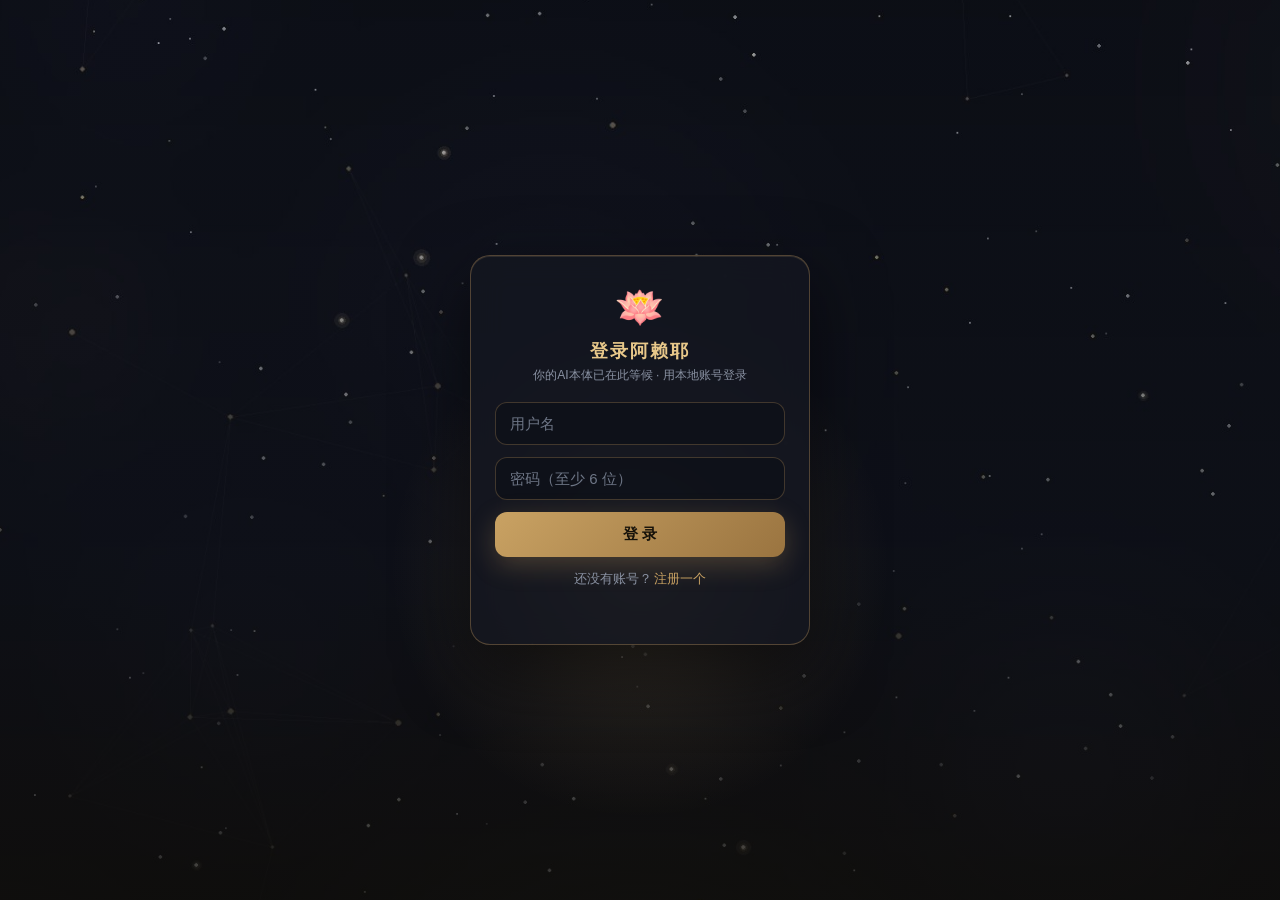
==== commit 933552b9: "fix: 登录表单样式错位——CSS 选择器仍指向旧版手机号/验证码输入框 样式写的是 #lgPhone/#lgCode/#lgSend，HTML 早已改成用户名密码 #lgUser/#lgPass/" ====
--- a/public/index.html
+++ b/public/index.html
@@ -247,13 +247,12 @@
   @keyframes lgLogo { 0%,100% { filter:drop-shadow(0 0 5px rgba(232,200,138,.35)); transform:scale(1); } 50% { filter:drop-shadow(0 0 18px rgba(232,200,138,.8)); transform:scale(1.07); } }
   .lgtitle { text-align:center; font-size:18px; color:#e8c88a; font-weight:600; margin:8px 0 4px; letter-spacing:2px; }
   .lgsub { text-align:center; font-size:12px; color:#8a92a3; margin-bottom:18px; }
-  #lgPhone, #lgCode { width:100%; background:rgba(13,16,24,.72); border:1px solid rgba(184,146,90,.30); border-radius:12px; padding:12px 14px; font-size:15px; color:#e8e6e3; outline:none; }
-  #lgPhone:focus, #lgCode:focus { border-color:#b8925a; box-shadow:0 0 0 3px rgba(184,146,90,.14); }
-  #lgPhone { margin-bottom:10px; }
-  .lgrow { display:flex; gap:8px; margin-bottom:14px; }
-  .lgrow input { flex:1; min-width:0; }
-  #lgSend { flex:none; background:#2b2416; color:#e8c88a; border:1px solid rgba(184,146,90,.45); border-radius:12px; padding:0 14px; font-size:13px; cursor:pointer; }
-  #lgSend:disabled, #lgGo:disabled { opacity:.5; }
+  #lgUser, #lgPass, #lgNick { display:block; width:100%; background:rgba(13,16,24,.72); border:1px solid rgba(184,146,90,.30); border-radius:12px; padding:12px 14px; font-size:15px; color:#e8e6e3; outline:none; font-family:inherit; margin-bottom:12px; }
+  #lgUser:focus, #lgPass:focus, #lgNick:focus { border-color:#b8925a; box-shadow:0 0 0 3px rgba(184,146,90,.14); }
+  #lgUser::placeholder, #lgPass::placeholder, #lgNick::placeholder { color:#6e7686; }
+  #lgGo:disabled { opacity:.5; }
+  .lgswitch { text-align:center; font-size:12.5px; color:#8a92a3; margin-top:14px; }
+  .lgswitch a { color:#c9a263; cursor:pointer; margin-left:2px; }
   #lgGo { width:100%; background:linear-gradient(135deg,#c9a263,#9a7440); color:#16120a; font-weight:700; font-size:15px; border:none; border-radius:12px; padding:13px; cursor:pointer; box-shadow:0 8px 26px rgba(184,146,90,.30); }
   #lgErr { color:#d97b7b; font-size:12.5px; min-height:18px; margin-top:10px; text-align:center; line-height:1.5; }
   /* 手机端：登录窗改底部弹窗 */
@@ -1730,330 +1729,45 @@
   return blob;
 }
 
-/* ── 我的声音：登录用户名下音色（xd_voices，试听/编辑/删除） ── */
-let AUD = null;
-function audUrl(v) { return API_BASE + `api/voice_audio?${authQ({ owner_ai_id: ownerAiId, voice_id: v.id })}`; }
+/* ── 我的声音：给当前 AI 本体切换网关音色 ── */
 async function openVoiceSheet() {
   if (!ownerAiId) return toast('连接中，稍候再试');
   openSheet('我的声音');
   const body = $('sheetBody'); body.innerHTML = '<div class="empty">加载中…</div>';
-  const d = await api('/api/voices?owner_ai_id=' + ownerAiId);
+  let d;
+  try { d = await api('/api/voices?owner_ai_id=' + ownerAiId); }
+  catch (e) { body.innerHTML = '<div class="empty">加载失败</div>'; return; }
   const list = d.voices || [];
+  const cur = d.current || '';
+  const curName = (list.find(v => v.id === cur) || {}).name || cur || '默认';
   body.innerHTML = '';
-  if (!list.length) { body.appendChild(el('div', 'empty', '名下还没有自己的声音')); return; }
+  body.appendChild(el('div', 'sfld',
+    `给「${esc(d.ai_name || '这个本体')}」换一个说话的声音（当前：${esc(curName)}）`));
+  if (!list.length) { body.appendChild(el('div', 'empty', '暂无可用音色')); return; }
+  const box = el('div', 'vrow');
+  box.style.cssText = 'flex-wrap:wrap;gap:8px;padding:4px 0';
   list.forEach(v => {
-    const row = el('div', 'vrow');
-    row.innerHTML = `<span class="vt">${esc(v.emoji || '🎙')}</span>` +
-      `<span class="vn"><b>${esc(v.voice_name || ('音色#' + v.id))}</b>` +
-      `<span>${esc(v.tags || v.description || '')}${v.in_use ? ' · 使用中' : ''}</span></span>`;
-    const ops = el('span', 'vop');
-    const bPlay = el('button', 'vbtn', '▶'); bPlay.title = '试听';
-    bPlay.onclick = () => {
-      if (AUD && !AUD.paused) { AUD.pause(); bPlay.textContent = '▶'; return; }
-      if (AUD) AUD.pause();
-      AUD = new Audio(audUrl(v));
-      AUD.play().catch(() => toast('试听失败'));
-      bPlay.textContent = '⏸';
-      AUD.onended = () => { bPlay.textContent = '▶'; };
+    const b = el('button', 'vbtn' + (v.id === cur ? ' confirm' : ''),
+      `${esc(v.emoji || '🎙')} ${esc(v.name || v.id)}${v.id === cur ? ' · 使用中' : ''}`);
+    b.style.margin = '0';
+    b.onclick = async () => {
+      if (v.id === cur) return;
+      b.disabled = true;
+      try {
+        const r = await api(`/api/voices/select?owner_ai_id=${ownerAiId}`, {
+          method: 'POST', headers: { 'Content-Type': 'application/json' },
+          body: JSON.stringify({ voice_id: v.id }) });
+        if (r.error || r.detail) throw new Error(r.error || r.detail);
+        if (ws && ws.readyState === 1) ws.send(JSON.stringify({ type: 'voice', voice: v.id }));
+        toast('✓ 已切换音色，下一句话生效');
+        openVoiceSheet();
+      } catch (e) { b.disabled = false; toast('切换失败：' + e.message); }
     };
-    const bEdit = el('button', 'vbtn', '✏️'); bEdit.title = '编辑音频';
-    bEdit.onclick = () => openVoiceEditor(v);
-    const bDel = el('button', 'vbtn red', '🗑'); bDel.title = v.in_use ? '正被AI使用，不可删除' : '删除';
-    bDel.onclick = () => {
-      if (v.in_use) return toast('该音色正被AI本体使用，请先给AI换音色');
-      if (bDel.dataset.arm) { delVoice(v, row); return; }
-      bDel.dataset.arm = '1'; bDel.classList.add('confirm'); bDel.textContent = '确认？';
-      setTimeout(() => { delete bDel.dataset.arm; bDel.classList.remove('confirm'); bDel.textContent = '🗑'; }, 2600);
-    };
-    ops.appendChild(bPlay); ops.appendChild(bEdit); ops.appendChild(bDel);
-    row.appendChild(ops);
-    body.appendChild(row);
+    box.appendChild(b);
   });
-}
-async function delVoice(v, row) {
-  try {
-    const d = await api(`/api/voices/${v.id}?owner_ai_id=${ownerAiId}`, { method: 'DELETE' });
-    if (d.error || d.detail) return toast(d.error || d.detail || '删除失败');
-    row.remove(); toast('已删除该声音');
-    if (!$('sheetBody').querySelector('.vrow')) $('sheetBody').appendChild(el('div', 'empty', '名下还没有自己的声音'));
-  } catch (e) { toast('删除失败：' + e.message); }
-}
-
-/* ── 波形编辑器（源自 ai_tts 音频编辑组件，voice_id 模式覆盖 ref_audio） ── */
-const waveEd = { voiceId: 0, ctx: null, buf: null, origBuf: null, workBuf: null, duration: 0,
-  selS: null, selE: null, dragging: false, playing: false, source: null,
-  playhead: 0, animId: null, playStartAt: 0, playOffset: 0 };
-function fmtDur(s) { if (!s || s < 0) return '0:00'; return Math.floor(s / 60) + ':' + String(Math.floor(s % 60)).padStart(2, '0'); }
-function copyBuf(src, ctx) {
-  const dst = ctx.createBuffer(src.numberOfChannels, src.length, src.sampleRate);
-  for (let ch = 0; ch < src.numberOfChannels; ch++) dst.getChannelData(ch).set(src.getChannelData(ch));
-  return dst;
-}
-async function openVoiceEditor(v) {
-  const body = $('sheetBody');
-  if (AUD) { AUD.pause(); AUD = null; }
-  waveEd.voiceId = v.id; waveEd.selS = null; waveEd.selE = null; waveEd.playhead = 0;
-  body.innerHTML = `<div class="waveform-editor">
-    <div class="waveform-editor-header">
-      <span class="waveform-editor-title">编辑：${esc(v.voice_name || ('音色#' + v.id))} ${esc(v.emoji || '')}</span>
-      <button class="wbtn back" id="weBack">← 返回</button>
-    </div>
-    <div class="waveform-canvas-wrap"><canvas id="weCanvas" class="waveform-canvas"></canvas>
-      <div class="waveform-time" id="weTime">加载中…</div></div>
-    <div class="waveform-controls">
-      <button class="wbtn" id="weDel">✂️ 删除选区</button>
-      <button class="wbtn" id="weSil">🔇 静音选区</button>
-      <button class="wbtn" id="weGain">🔊 增益</button>
-      <button class="wbtn" id="weDenoise">🧹 降噪</button>
-    </div>
-    <div class="waveform-toolbar">
-      <button class="wbtn" id="wePlay">▶ 播放</button>
-      <button class="wbtn" id="weReset">↺ 重置</button>
-      <button class="wbtn primary" id="weSave">💾 保存并覆盖</button>
-    </div></div>`;
-  $('weBack').onclick = () => { closeVoiceEditor(); openVoiceSheet(); };
-  bindEditorEvents();
-  try {
-    const r = await fetch(audUrl(v), { cache: 'no-store' });
-    if (!r.ok) throw new Error('加载音频失败');
-    const ab = await r.arrayBuffer();
-    if (!waveEd.ctx || waveEd.ctx.state === 'closed') waveEd.ctx = new (window.AudioContext || window.webkitAudioContext)();
-    if (waveEd.ctx.state === 'suspended') await waveEd.ctx.resume();
-    const decoded = await waveEd.ctx.decodeAudioData(ab);
-    waveEd.buf = decoded;
-    waveEd.origBuf = copyBuf(decoded, waveEd.ctx);
-    waveEd.workBuf = copyBuf(decoded, waveEd.ctx);
-    const trimmed = trimSilence(waveEd.workBuf);
-    if (trimmed && trimmed !== waveEd.workBuf) waveEd.workBuf = trimmed;
-    waveEd.duration = waveEd.workBuf.duration;
-    $('weTime').textContent = fmtDur(0) + ' / ' + fmtDur(waveEd.duration);
-    drawWave();
-  } catch (e) {
-    console.error(e); drawEmptyWave(); $('weTime').textContent = '加载失败';
-  }
-}
-function closeVoiceEditor() {
-  if (waveEd.animId) { cancelAnimationFrame(waveEd.animId); waveEd.animId = null; }
-  weStop();
-  if (waveEd.ctx) { try { waveEd.ctx.close(); } catch (e) {} waveEd.ctx = null; }
-  waveEd.buf = null; waveEd.origBuf = null; waveEd.workBuf = null; waveEd.voiceId = 0;
-}
-function drawWave(phProgress) {
-  const canvas = $('weCanvas');
-  if (!canvas || !waveEd.workBuf) return;
-  const data = waveEd.workBuf.getChannelData(0);
-  const ctx2 = canvas.getContext('2d');
-  const w = canvas.parentElement ? canvas.parentElement.clientWidth - 20 : 400;
-  canvas.width = w; canvas.height = 120;
-  const h = 120;
-  ctx2.clearRect(0, 0, w, h);
-  ctx2.fillStyle = 'rgba(0,0,0,0.3)'; ctx2.fillRect(0, 0, w, h);
-  ctx2.strokeStyle = 'rgba(255,255,255,0.05)'; ctx2.beginPath(); ctx2.moveTo(0, h / 2); ctx2.lineTo(w, h / 2); ctx2.stroke();
-  const total = data.length;
-  ctx2.strokeStyle = 'rgba(184, 146, 90, 0.75)'; ctx2.beginPath();
-  for (let x = 0; x < w; x++) {
-    const i0 = Math.floor(x * total / w), i1 = Math.floor((x + 1) * total / w);
-    let min = 1.0, max = -1.0;
-    for (let j = i0; j < i1 && j < total; j++) { const v = data[j]; if (v < min) min = v; if (v > max) max = v; }
-    ctx2.moveTo(x, (1 - max) * h / 2); ctx2.lineTo(x, (1 - min) * h / 2);
-  }
-  ctx2.stroke();
-  if (waveEd.selS !== null && waveEd.selE !== null) {
-    const sx = Math.min(waveEd.selS, waveEd.selE), ex = Math.max(waveEd.selS, waveEd.selE);
-    ctx2.fillStyle = 'rgba(184,146,90,.22)'; ctx2.fillRect(sx, 0, ex - sx, h);
-    ctx2.strokeStyle = 'rgba(232,200,138,.9)'; ctx2.lineWidth = 1;
-    ctx2.beginPath(); ctx2.moveTo(sx, 0); ctx2.lineTo(sx, h); ctx2.moveTo(ex, 0); ctx2.lineTo(ex, h); ctx2.stroke();
-  }
-  const ph = (phProgress !== undefined && phProgress >= 0) ? phProgress : (waveEd.duration > 0 ? waveEd.playhead / waveEd.duration : 0);
-  const phX = ph * w;
-  ctx2.strokeStyle = '#e8c88a'; ctx2.lineWidth = 2; ctx2.beginPath(); ctx2.moveTo(phX, 0); ctx2.lineTo(phX, h); ctx2.stroke();
-  ctx2.fillStyle = '#e8c88a'; ctx2.beginPath(); ctx2.arc(phX, h / 2, 4, 0, Math.PI * 2); ctx2.fill();
-  // 选区交互（鼠标+触摸）
-  const xPosOf = clientX => { const rect = canvas.getBoundingClientRect(); return Math.max(0, Math.min(w, clientX - rect.left)); };
-  const down = x => { waveEd.selS = x; waveEd.selE = x; waveEd.dragging = true; drawWave(); };
-  const move = x => { if (!waveEd.dragging) return; waveEd.selE = x; drawWave(); };
-  const up = () => {
-    const was = waveEd.dragging; waveEd.dragging = false;
-    if (was && waveEd.selS !== null && waveEd.selE !== null && Math.abs(waveEd.selE - waveEd.selS) < 3) {
-      waveEd.playhead = (waveEd.selS / w) * waveEd.duration;
-      waveEd.selS = null; waveEd.selE = null;
-      $('weTime').textContent = fmtDur(waveEd.playhead) + ' / ' + fmtDur(waveEd.duration);
-      drawWave();
-    }
-  };
-  canvas.onmousedown = e => down(xPosOf(e.clientX));
-  canvas.onmousemove = e => move(xPosOf(e.clientX));
-  canvas.onmouseup = up;
-  canvas.onmouseleave = () => { waveEd.dragging = false; };
-  canvas.ontouchstart = e => { e.preventDefault(); const t = e.touches[0]; if (t) down(xPosOf(t.clientX)); };
-  canvas.ontouchmove = e => { e.preventDefault(); const t = e.touches[0]; if (t) move(xPosOf(t.clientX)); };
-  canvas.ontouchend = e => { e.preventDefault(); up(); };
-}
-function drawEmptyWave() {
-  const canvas = $('weCanvas');
-  if (!canvas) return;
-  const ctx2 = canvas.getContext('2d');
-  canvas.width = canvas.parentElement ? canvas.parentElement.clientWidth - 20 : 400;
-  canvas.height = 120;
-  ctx2.fillStyle = 'rgba(0,0,0,0.3)'; ctx2.fillRect(0, 0, canvas.width, 120);
-  ctx2.fillStyle = 'rgba(138,146,163,.6)'; ctx2.font = '13px sans-serif'; ctx2.textAlign = 'center';
-  ctx2.fillText('无法加载音频波形', canvas.width / 2, 65);
-}
-function selRange() {
-  if (waveEd.selS === null || waveEd.selE === null || waveEd.selS === waveEd.selE) return null;
-  const w = $('weCanvas').width || 400;
-  const p1 = Math.min(waveEd.selS, waveEd.selE) / w, p2 = Math.max(waveEd.selS, waveEd.selE) / w;
-  return { start: Math.floor(p1 * waveEd.workBuf.length), end: Math.floor(p2 * waveEd.workBuf.length) };
-}
-function weDelete() {
-  const rg = selRange();
-  if (!rg) return toast('先在波形上拖动选中一个区域');
-  const buf = waveEd.workBuf, old = buf.getChannelData(0);
-  const newLen = buf.length - (rg.end - rg.start);
-  if (newLen <= 0) return toast('不能删除全部音频');
-  const nd = new Float32Array(newLen);
-  nd.set(old.subarray(0, rg.start)); nd.set(old.subarray(rg.end), rg.start);
-  const nb = waveEd.ctx.createBuffer(1, newLen, buf.sampleRate);
-  nb.getChannelData(0).set(nd);
-  waveEd.workBuf = nb; waveEd.duration = nb.duration;
-  waveEd.selS = null; waveEd.selE = null;
-  $('weTime').textContent = fmtDur(0) + ' / ' + fmtDur(waveEd.duration);
-  drawWave();
-}
-function weSilence() {
-  const rg = selRange();
-  if (!rg) return toast('先在波形上拖动选中一个区域');
-  const d = waveEd.workBuf.getChannelData(0);
-  for (let i = rg.start; i < rg.end; i++) d[i] = 0;
-  waveEd.selS = null; waveEd.selE = null; drawWave();
-}
-function weGain() {
-  const rg = selRange();
-  if (!rg) return toast('先在波形上拖动选中一个区域');
-  const d = waveEd.workBuf.getChannelData(0);
-  for (let i = rg.start; i < rg.end; i++) d[i] = Math.max(-1, Math.min(1, d[i] * 1.5));
-  waveEd.selS = null; waveEd.selE = null; drawWave();
-}
-async function weDenoise() {
-  if (!waveEd.workBuf) return;
-  const btn = $('weDenoise'); btn.textContent = '降噪中…';
-  try {
-    const fd = new FormData();
-    fd.append('audio', bufToWavBlob(waveEd.workBuf), 'in.wav');
-    const r = await fetch(API_BASE + 'api/denoise_audio', authOpts({ method: 'POST', body: fd }));
-    if (!r.ok) throw new Error('降噪失败');
-    const ab = await r.arrayBuffer();
-    const nb = await waveEd.ctx.decodeAudioData(ab);
-    waveEd.workBuf = nb; waveEd.duration = nb.duration; drawWave();
-    toast('降噪完成');
-  } catch (e) { toast('降噪失败'); }
-  btn.textContent = '🧹 降噪';
-}
-function bufToWavBlob(buffer) {
-  const numCh = buffer.numberOfChannels, sr = buffer.sampleRate;
-  const data = buffer.getChannelData(0);
-  const dataLen = data.length * 2, totalLen = 44 + dataLen;
-  const ab = new ArrayBuffer(totalLen), view = new DataView(ab);
-  const ws = (o, s) => { for (let i = 0; i < s.length; i++) view.setUint8(o + i, s.charCodeAt(i)); };
-  ws(0, 'RIFF'); view.setUint32(4, totalLen - 8, true); ws(8, 'WAVE'); ws(12, 'fmt ');
-  view.setUint32(16, 16, true); view.setUint16(20, 1, true); view.setUint16(22, numCh, true);
-  view.setUint32(24, sr, true); view.setUint32(28, sr * numCh * 2, true);
-  view.setUint16(32, numCh * 2, true); view.setUint16(34, 16, true);
-  ws(36, 'data'); view.setUint32(40, dataLen, true);
-  let off = 44;
-  for (let i = 0; i < data.length; i++) { let s = Math.max(-1, Math.min(1, data[i])); view.setInt16(off, s < 0 ? s * 0x8000 : s * 0x7FFF, true); off += 2; }
-  return new Blob([ab], { type: 'audio/wav' });
-}
-function wePlay() {
-  if (!waveEd.workBuf || !waveEd.ctx) return;
-  if (waveEd.playing) return weStop();
-  const ctx = waveEd.ctx;
-  if (ctx.state === 'suspended') ctx.resume();
-  const dur = waveEd.workBuf.duration;
-  const offset = Math.min(waveEd.playhead || 0, dur);
-  const src = ctx.createBufferSource();
-  src.buffer = waveEd.workBuf; src.connect(ctx.destination);
-  src.start(0, offset);
-  waveEd.source = src; waveEd.playing = true; waveEd.playStartAt = ctx.currentTime;
-  $('wePlay').textContent = '⏸ 暂停';
-  const anim = () => {
-    if (!waveEd.playing) { drawWave(); return; }
-    const pos = Math.min(offset + (ctx.currentTime - waveEd.playStartAt), dur);
-    waveEd.playhead = pos;
-    $('weTime').textContent = fmtDur(pos) + ' / ' + fmtDur(dur);
-    if (pos >= dur) { weStopAt(dur); return; }
-    drawWave(pos / dur);
-    waveEd.animId = requestAnimationFrame(anim);
-  };
-  waveEd.animId = requestAnimationFrame(anim);
-  src.onended = () => { if (waveEd.playing) weStopAt(dur); };
-}
-function weStopAt(atSec) {
-  waveEd.playing = false;
-  waveEd.playhead = Math.min(atSec != null ? atSec : waveEd.playhead, waveEd.duration);
-  $('wePlay').textContent = '▶ 播放';
-  $('weTime').textContent = fmtDur(waveEd.playhead) + ' / ' + fmtDur(waveEd.duration);
-  drawWave();
-}
-function weStop() {
-  if (waveEd.animId) { cancelAnimationFrame(waveEd.animId); waveEd.animId = null; }
-  if (waveEd.source) { try { waveEd.source.stop(); } catch (e) {} waveEd.source = null; }
-  if (waveEd.playing) { waveEd.playing = false; $('wePlay').textContent = '▶ 播放'; }
-}
-function weReset() {
-  if (!waveEd.origBuf || !waveEd.ctx) return;
-  weStop();
-  waveEd.workBuf = copyBuf(waveEd.origBuf, waveEd.ctx);
-  waveEd.duration = waveEd.workBuf.duration;
-  waveEd.selS = null; waveEd.selE = null; waveEd.playhead = 0;
-  $('weTime').textContent = fmtDur(0) + ' / ' + fmtDur(waveEd.duration);
-  drawWave();
-}
-async function weSave() {
-  if (!waveEd.workBuf) return toast('没有音频可保存');
-  const btn = $('weSave'); btn.textContent = '保存中…';
-  weStop();
-  try {
-    const fd = new FormData();
-    fd.append('audio', bufToWavBlob(waveEd.workBuf), 'edited.wav');
-    const r = await fetch(API_BASE + `api/voice_audio_save?${authQ({ owner_ai_id: ownerAiId, voice_id: waveEd.voiceId })}`,
-      authOpts({ method: 'POST', body: fd }));
-    const d = await r.json();
-    if (d.success) toast('✓ 已保存，TA的新声音即刻生效');
-    else toast('保存失败：' + (d.detail || d.error || '未知错误'));
-  } catch (e) { toast('保存失败：' + e.message); }
-  btn.textContent = '💾 保存并覆盖';
-}
-function bindEditorEvents() {
-  $('weDel').onclick = weDelete; $('weSil').onclick = weSilence; $('weGain').onclick = weGain;
-  $('weDenoise').onclick = weDenoise; $('wePlay').onclick = wePlay;
-  $('weReset').onclick = weReset; $('weSave').onclick = weSave;
-}
-function trimSilence(buffer) {
-  const sampleRate = buffer.sampleRate || 16000;
-  const data = buffer.getChannelData(0);
-  const len = data.length;
-  if (len < sampleRate * 0.5) return buffer;
-  const threshold = 0.02, windowSize = Math.floor(sampleRate * 0.05), keep = Math.floor(sampleRate * 0.2);
-  let startIdx = 0;
-  for (let i = 0; i <= len - windowSize; i += Math.floor(windowSize / 2)) {
-    let rms = 0;
-    for (let j = 0; j < windowSize; j++) rms += data[i + j] * data[i + j];
-    if (Math.sqrt(rms / windowSize) >= threshold) { startIdx = Math.max(0, i - keep); break; }
-  }
-  let endIdx = len;
-  for (let k = len - windowSize; k >= 0; k -= Math.floor(windowSize / 2)) {
-    let rms2 = 0;
-    for (let l = 0; l < windowSize; l++) rms2 += data[k + l] * data[k + l];
-    if (Math.sqrt(rms2 / windowSize) >= threshold) { endIdx = Math.min(len, k + windowSize + keep); break; }
-  }
-  if (startIdx >= endIdx) return buffer;
-  const newLen = endIdx - startIdx;
-  if (newLen > len * 0.95) return buffer;
-  const nb = buffer.context.createBuffer(1, newLen, buffer.sampleRate);
-  nb.getChannelData(0).set(data.subarray(startIdx, endIdx));
-  return nb;
-}
+  body.appendChild(box);
+}
+
 
 /* ── 我的形象：形象照列表（上传→压缩800k→VLM第一人称描述→写入记忆；点击放大） ── */
 function openLightbox(src) {
